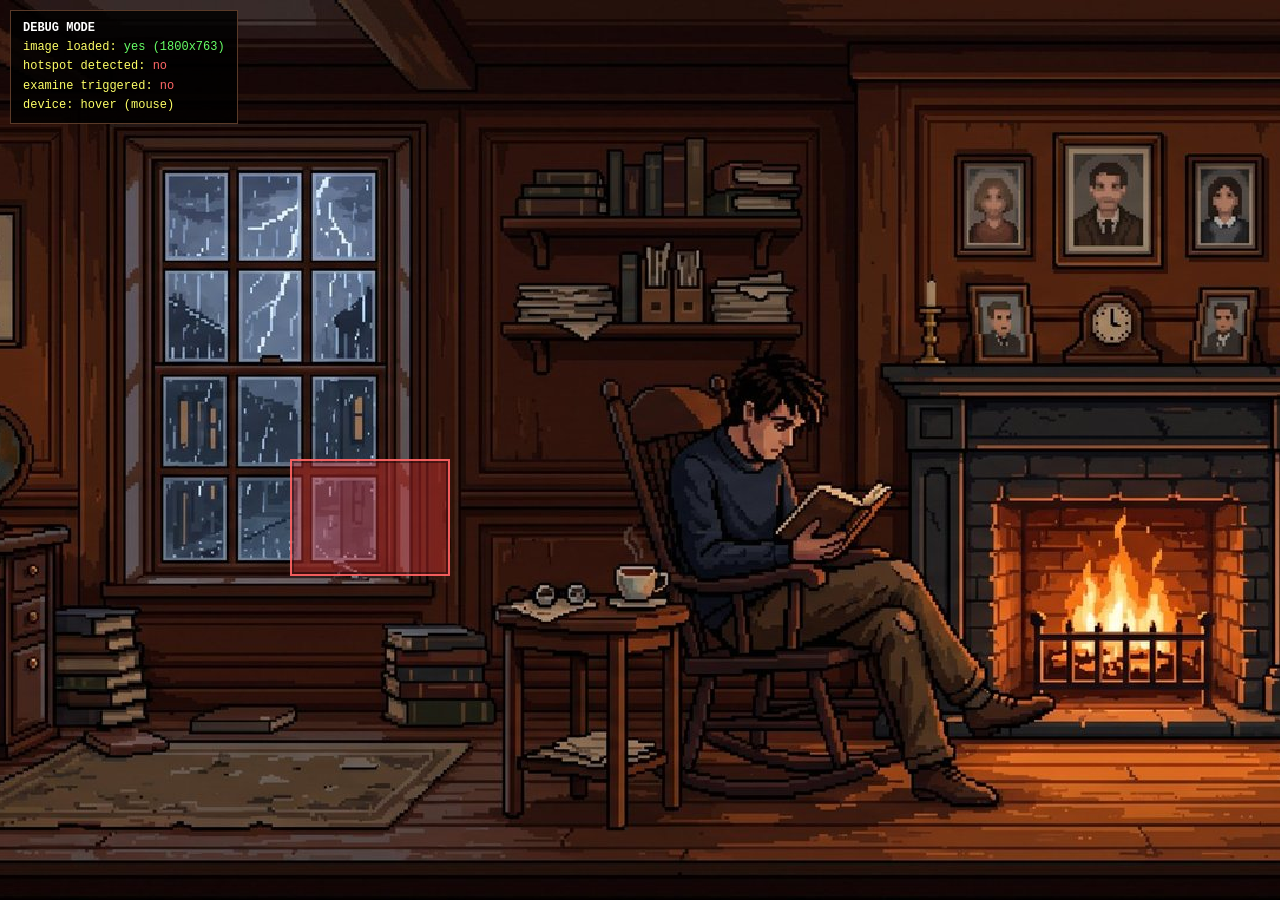
==== index.html @ f0660920 "first commit" ====
<!DOCTYPE html>
<html lang="en">
<head>
<meta charset="UTF-8">
<title>shabadwashere — debug</title>
<meta name="viewport" content="width=device-width, initial-scale=1.0, maximum-scale=1.0, user-scalable=no">
<style>
  * { margin: 0; padding: 0; box-sizing: border-box; }
  html, body {
    height: 100%;
    background: #040308;
    overflow: hidden;
    font-family: 'Courier New', monospace;
    color: #6a5a50;
  }

  .room-wrap {
    width: 100vw; height: 100vh;
    overflow-x: auto; overflow-y: hidden;
    background: #040308; position: relative;
    -webkit-overflow-scrolling: touch;
  }
  .room-wrap::-webkit-scrollbar { height: 6px; background: #0a0810; }
  .room-wrap::-webkit-scrollbar-thumb { background: #3a2820; border-radius: 3px; }

  .room-inner { position: relative; height: 100vh; display: inline-block; }
  .room-img {
    height: 100vh; width: auto; display: block;
    image-rendering: pixelated; image-rendering: crisp-edges;
    user-select: none; -webkit-user-drag: none;
  }

  /* === DEBUG: hotspot is VISIBLE so we can see where it is === */
  .hotspot {
    position: absolute;
    cursor: pointer;
    z-index: 4;
    background: rgba(255, 60, 60, 0.35);     /* red so we can see */
    border: 2px solid rgba(255, 100, 100, 0.9);
    box-shadow: 0 0 0 2px rgba(0,0,0,0.4) inset;
  }
  .hotspot-book {
    left: 33.5%; top: 51%;
    width: 7.5%; height: 13%;
  }

  /* === DEBUG status panel in the top-left, always visible === */
  .debug-status {
    position: fixed; top: 10px; left: 10px;
    z-index: 999;
    background: rgba(0,0,0,0.85);
    color: #ff6;
    padding: 8px 12px;
    font-family: 'Courier New', monospace;
    font-size: 12px;
    line-height: 1.6;
    border: 1px solid #5a3a28;
    max-width: 260px;
  }
  .debug-status b { color: #fff; }
  .debug-status .ok { color: #6f6; }
  .debug-status .bad { color: #f66; }

  /* Examine view as before but simplified for debug */
  .examine-root {
    position: fixed; inset: 0; z-index: 50;
    opacity: 0; pointer-events: none;
    transition: opacity 0.45s ease;
    display: flex; align-items: center; justify-content: center;
  }
  .examine-root.show { opacity: 1; }
  body.is-touch .examine-root.show { pointer-events: auto; }

  .examine-overlay {
    position: absolute; inset: 0;
    background: rgba(4,3,8,0.85);
  }
  .examine-frame {
    position: relative;
    width: min(72vw, 620px);
    height: min(46vh, 400px);
    border: 10px solid #2a1810;
    box-shadow: 0 0 0 2px #4a2c1a, 0 20px 60px rgba(0,0,0,0.7);
    transform: scale(0.94);
    transition: transform 0.45s ease;
    background: #1a100c;
    overflow: hidden;
  }
  .examine-root.show .examine-frame { transform: scale(1); }
  .examine-img {
    width: 100%; height: 100%;
    background-image: url('room_centerpiece.jpg');
    background-repeat: no-repeat;
    background-size: 460%;
    background-position: 36% 56%;
    image-rendering: pixelated; image-rendering: crisp-edges;
  }
</style>
</head>
<body>

<div class="room-wrap" id="room">
  <div class="room-inner">
    <img class="room-img" id="roomImg" src="room_centerpiece.jpg" alt="">
    <div class="hotspot hotspot-book" id="bookHotspot"></div>
  </div>
</div>

<!-- DEBUG status — tells us what's working -->
<div class="debug-status" id="debug">
  <b>DEBUG MODE</b><br>
  image loaded: <span id="dImg" class="bad">no</span><br>
  hotspot detected: <span id="dHover" class="bad">no</span><br>
  examine triggered: <span id="dShow" class="bad">no</span><br>
  device: <span id="dDevice">?</span>
</div>

<div class="examine-root" id="examineRoot">
  <div class="examine-overlay"></div>
  <div class="examine-frame"><div class="examine-img"></div></div>
</div>

<script>
(function() {
  const room    = document.getElementById('room');
  const img     = document.getElementById('roomImg');
  const hotspot = document.getElementById('bookHotspot');
  const examine = document.getElementById('examineRoot');

  // debug indicators
  const dImg    = document.getElementById('dImg');
  const dHover  = document.getElementById('dHover');
  const dShow   = document.getElementById('dShow');
  const dDevice = document.getElementById('dDevice');

  function centerView() {
    const scrollable = room.scrollWidth - room.clientWidth;
    if (scrollable > 0) room.scrollLeft = scrollable / 2;
  }

  function markImgLoaded() {
    dImg.textContent = 'yes (' + img.naturalWidth + 'x' + img.naturalHeight + ')';
    dImg.className = 'ok';
    centerView();
  }
  if (img.complete && img.naturalWidth > 0) markImgLoaded();
  else {
    img.addEventListener('load', markImgLoaded);
    img.addEventListener('error', function() {
      dImg.textContent = 'FAILED TO LOAD';
      dImg.className = 'bad';
    });
  }
  window.addEventListener('resize', centerView);

  const isTouch = window.matchMedia('(hover: none)').matches;
  dDevice.textContent = isTouch ? 'touch' : 'hover (mouse)';
  if (isTouch) document.body.classList.add('is-touch');

  function showExamine() {
    examine.classList.add('show');
    dShow.textContent = 'YES';
    dShow.className = 'ok';
  }
  function hideExamine() { examine.classList.remove('show'); }

  hotspot.addEventListener('mouseenter', function() {
    dHover.textContent = 'YES (mouseenter)';
    dHover.className = 'ok';
    if (!isTouch) showExamine();
  });
  hotspot.addEventListener('mouseleave', function() {
    if (!isTouch) hideExamine();
  });
  hotspot.addEventListener('click', function(e) {
    e.stopPropagation();
    dHover.textContent = 'YES (click)';
    dHover.className = 'ok';
    examine.classList.toggle('show');
    if (examine.classList.contains('show')) {
      dShow.textContent = 'YES';
      dShow.className = 'ok';
    }
  });
  examine.addEventListener('click', hideExamine);
  document.addEventListener('keydown', function(e) {
    if (e.key === 'Escape') hideExamine();
  });
})();
</script>

</body>
</html>
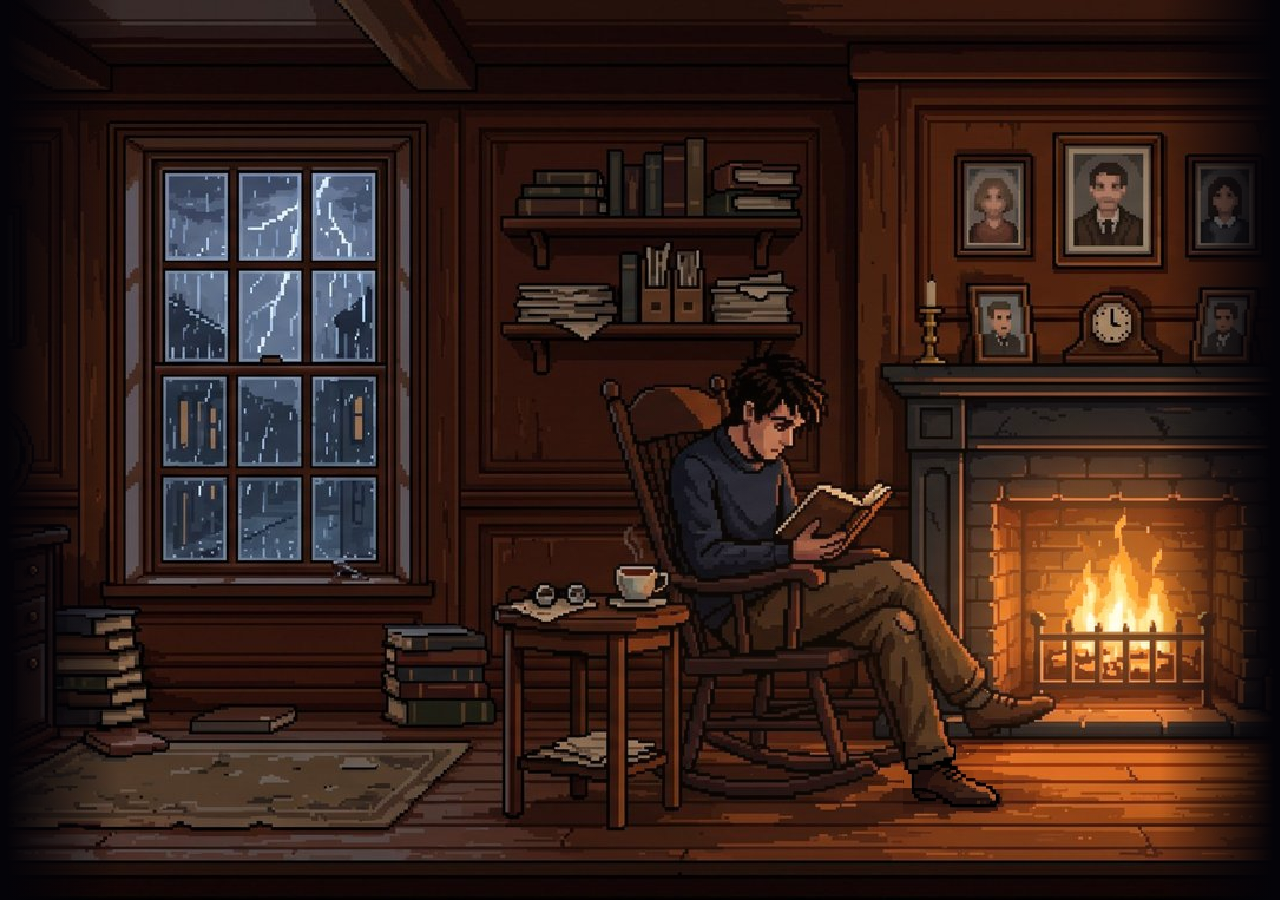
==== commit 5f634512: "Skeletal Progress" ====
--- a/index.html
+++ b/index.html
@@ -2,9 +2,12 @@
 <html lang="en">
 <head>
 <meta charset="UTF-8">
-<title>shabadwashere — debug</title>
+<title>shabadwashere</title>
 <meta name="viewport" content="width=device-width, initial-scale=1.0, maximum-scale=1.0, user-scalable=no">
 <style>
+  /* ==========================================================
+     PAGE BASICS — dark void outside the room
+     ========================================================== */
   * { margin: 0; padding: 0; box-sizing: border-box; }
   html, body {
     height: 100%;
@@ -14,6 +17,9 @@
     color: #6a5a50;
   }
 
+  /* ==========================================================
+     THE ROOM — one image, drag/scroll sideways
+     ========================================================== */
   .room-wrap {
     width: 100vw; height: 100vh;
     overflow-x: auto; overflow-y: hidden;
@@ -24,48 +30,435 @@
   .room-wrap::-webkit-scrollbar-thumb { background: #3a2820; border-radius: 3px; }
 
   .room-inner { position: relative; height: 100vh; display: inline-block; }
+
   .room-img {
     height: 100vh; width: auto; display: block;
     image-rendering: pixelated; image-rendering: crisp-edges;
+    -ms-interpolation-mode: nearest-neighbor;
     user-select: none; -webkit-user-drag: none;
   }
 
-  /* === DEBUG: hotspot is VISIBLE so we can see where it is === */
+  /* ==========================================================
+     LIVING ROOM EFFECTS — pan with the image, never clickable
+     ========================================================== */
+  .fx { position: absolute; pointer-events: none; }
+
+  /* ---- FIRE GLOW (as before — no geometry wiggle) ---- */
+  .fire-glow {
+    left: 63%; top: 46%;
+    width: 18%; height: 38%;
+    background: radial-gradient(ellipse at center,
+      rgba(255,150,50,0.30) 0%,
+      rgba(255,110,30,0.15) 45%,
+      transparent 72%);
+    mix-blend-mode: screen;
+    animation: flickA 2.1s ease-in-out infinite;
+  }
+  .fire-glow2 {
+    left: 64.5%; top: 49%;
+    width: 15%; height: 32%;
+    background: radial-gradient(ellipse at center,
+      rgba(255,190,80,0.26) 0%,
+      rgba(255,140,40,0.10) 50%,
+      transparent 75%);
+    mix-blend-mode: screen;
+    animation: flickB 1.3s ease-in-out infinite;
+  }
+  @keyframes flickA {
+    0%, 100% { opacity: 0.85; transform: scale(1); }
+    25%      { opacity: 1.0;  transform: scale(1.02); }
+    50%      { opacity: 0.78; transform: scale(0.99); }
+    75%      { opacity: 0.95; transform: scale(1.01); }
+  }
+  @keyframes flickB {
+    0%, 100% { opacity: 0.7;  transform: scale(1); }
+    33%      { opacity: 1.0;  transform: scale(1.04); }
+    66%      { opacity: 0.62; transform: scale(0.98); }
+  }
+
+  /* Firelight breathing across the man and the floor */
+  .room-glow {
+    left: 40%; top: 30%;
+    width: 42%; height: 65%;
+    background: radial-gradient(ellipse at 70% 60%,
+      rgba(255,140,50,0.09) 0%,
+      transparent 70%);
+    mix-blend-mode: screen;
+    animation: breatheGlow 3.4s ease-in-out infinite;
+  }
+  @keyframes breatheGlow {
+    0%, 100% { opacity: 0.75; }
+    50%      { opacity: 1.0; }
+  }
+
+  /* ---- EMBERS ---- */
+  .ember {
+    position: absolute;
+    width: 3px; height: 3px;
+    background: #ffb050;
+    border-radius: 50%;
+    opacity: 0;
+    box-shadow: 0 0 4px rgba(255,150,60,0.8);
+    animation: emberRise linear infinite;
+  }
+  @keyframes emberRise {
+    0%   { opacity: 0;   transform: translateY(0) translateX(0); }
+    12%  { opacity: 0.9; }
+    60%  { opacity: 0.5; }
+    100% { opacity: 0;   transform: translateY(-90px) translateX(8px); }
+  }
+
+  /* ---- LIGHTNING ----
+     A single smooth brightening of the window glass — the painted
+     bolts in the image light up as if a new strike just happened.
+     One swell up, one swell down, ~1.2s total. No flicker, ever. */
+  .lightning {
+    left: 26.5%; top: 14.5%;
+    width: 12.8%; height: 48.5%;
+    background: radial-gradient(ellipse at 50% 35%,
+      rgba(215,228,255,0) 0%,
+      rgba(215,228,255,0) 100%);
+    mix-blend-mode: screen;
+    opacity: 0;
+  }
+  .lightning.strike {
+    animation: lightningSwell 1.25s ease-in-out;
+  }
+  @keyframes lightningSwell {
+    0%   { opacity: 0;    background: radial-gradient(ellipse at 50% 35%, rgba(215,228,255,0.45) 0%, rgba(190,205,245,0.18) 60%, transparent 100%); }
+    35%  { opacity: 1; }
+    100% { opacity: 0;    background: radial-gradient(ellipse at 50% 35%, rgba(215,228,255,0.45) 0%, rgba(190,205,245,0.18) 60%, transparent 100%); }
+  }
+
+  /* Faint thunder wash over the whole room, in sync with the strike */
+  .room-flash {
+    position: fixed; inset: 0;
+    background: rgba(190,205,240,0);
+    pointer-events: none; z-index: 7;
+  }
+  .room-flash.swell {
+    animation: thunderSwell 1.6s ease-in-out;
+  }
+  @keyframes thunderSwell {
+    0%   { background: rgba(190,205,240,0); }
+    35%  { background: rgba(190,205,240,0.045); }
+    100% { background: rgba(190,205,240,0); }
+  }
+
+  /* ---- OIL LAMP ----
+     The lamp on the desk gets its own living light: a small warm
+     glow around the chimney that shimmers faster and tighter than
+     the fireplace (small flames jitter, big fires roll), plus a
+     faint pool of light breathing on the desk surface below it. */
+  .lamp-glow {
+    left: 10.5%; top: 40%;
+    width: 5.5%; height: 14%;
+    background: radial-gradient(ellipse at center,
+      rgba(255,200,110,0.32) 0%,
+      rgba(255,160,60,0.14) 50%,
+      transparent 75%);
+    mix-blend-mode: screen;
+    animation: lampShimmer 0.7s ease-in-out infinite;
+  }
+  .lamp-pool {
+    left: 8%; top: 51%;
+    width: 10%; height: 11%;
+    background: radial-gradient(ellipse at center,
+      rgba(255,180,90,0.10) 0%,
+      transparent 70%);
+    mix-blend-mode: screen;
+    animation: lampPool 2.8s ease-in-out infinite;
+  }
+  @keyframes lampShimmer {
+    0%, 100% { opacity: 0.8;  transform: scale(1); }
+    30%      { opacity: 1.0;  transform: scale(1.03); }
+    55%      { opacity: 0.72; transform: scale(0.985); }
+    80%      { opacity: 0.92; transform: scale(1.015); }
+  }
+  @keyframes lampPool {
+    0%, 100% { opacity: 0.7; }
+    50%      { opacity: 1.0; }
+  }
+
+  /* ---- GLOBE ----
+     The globe turns continuously in one direction, like a real
+     globe given a lazy spin. Trick: a copy of the globe's face
+     inside a soft circular mask; its texture slides steadily one
+     way. Since one image can't wrap around a sphere forever, at
+     the end of each cycle the overlay fades out for a blink while
+     it snaps back to the start — the still globe underneath covers
+     the reset, so the eye just reads slow, endless turning.
+       bg-width  = 100 / 3.6  * 100 = 2777.8%
+       bg-pos-x  = 17.2 / 96.4 * 100 = 17.84%
+       bg-pos-y  = 46.6 / 91   * 100 = 51.2%  */
+  .globe-spin {
+    left: 17.2%; top: 46.6%;
+    width: 3.6%; height: 9%;
+    background-image: url('room_centerpiece.jpg');
+    background-repeat: no-repeat;
+    background-size: 2777.8% auto;
+    background-position: 17.55% 51.2%;
+    image-rendering: pixelated; image-rendering: crisp-edges;
+    -webkit-mask-image: radial-gradient(circle at center, black 42%, transparent 68%);
+    mask-image: radial-gradient(circle at center, black 42%, transparent 68%);
+    animation: globeTurn 9s linear infinite;
+  }
+  @keyframes globeTurn {
+    0%   { background-position: 17.55% 51.2%; opacity: 1; }
+    88%  { background-position: 18.12% 51.2%; opacity: 1; }
+    93%  { background-position: 18.12% 51.2%; opacity: 0; }
+    94%  { background-position: 17.55% 51.2%; opacity: 0; }
+    100% { background-position: 17.55% 51.2%; opacity: 1; }
+  }
+
+  /* ---- FOOT TAP ----
+     The real sprite approach, in miniature. Two layers sit exactly
+     where his planted shoe is painted:
+       1. shoe_floor.png — the same spot with the shoe digitally
+          removed and floor reconstructed behind it (always visible,
+          hidden beneath the sprite at rest)
+       2. shoe_sprite.png — a cutout of just the shoe, with
+          transparency around it
+     Every few seconds the sprite pivots at the heel: the toe lifts,
+     taps down, gives a smaller second bounce, and rests. Because
+     the floor patch sits beneath, nothing ghosts — the floor is
+     simply *there* when the toe rises off it. */
+  .foot-floor, .foot-sprite {
+    left: 62.34%; top: 82.44%;
+    width: 4.735%; height: 7.961%;
+    background-repeat: no-repeat;
+    background-size: 100% 100%;
+    image-rendering: pixelated; image-rendering: crisp-edges;
+  }
+  .foot-floor  { background-image: url('shoe_floor.png'); }
+  .foot-sprite {
+    background-image: url('shoe_sprite.png');
+    transform-origin: 10.7% 84.1%;        /* the heel */
+    animation: footTap 3.6s ease-in-out infinite;
+  }
+  @keyframes footTap {
+    0%, 84%  { transform: rotate(0deg); }
+    87.5%    { transform: rotate(-4.5deg); }
+    91%      { transform: rotate(0deg); }
+    93.5%    { transform: rotate(-2.2deg); }
+    96%      { transform: rotate(0deg); }
+    100%     { transform: rotate(0deg); }
+  }
+
+  /* ==========================================================
+     HOTSPOTS — invisible. The room rewards looking.
+     ========================================================== */
   .hotspot {
     position: absolute;
     cursor: pointer;
+    background: transparent;
     z-index: 4;
-    background: rgba(255, 60, 60, 0.35);     /* red so we can see */
-    border: 2px solid rgba(255, 100, 100, 0.9);
-    box-shadow: 0 0 0 2px rgba(0,0,0,0.4) inset;
-  }
-  .hotspot-book {
-    left: 33.5%; top: 51%;
-    width: 7.5%; height: 13%;
-  }
-
-  /* === DEBUG status panel in the top-left, always visible === */
-  .debug-status {
-    position: fixed; top: 10px; left: 10px;
-    z-index: 999;
-    background: rgba(0,0,0,0.85);
-    color: #ff6;
-    padding: 8px 12px;
-    font-family: 'Courier New', monospace;
-    font-size: 12px;
-    line-height: 1.6;
-    border: 1px solid #5a3a28;
-    max-width: 260px;
-  }
-  .debug-status b { color: #fff; }
-  .debug-status .ok { color: #6f6; }
-  .debug-status .bad { color: #f66; }
-
-  /* Examine view as before but simplified for debug */
+  }
+
+  /* Edge vignettes */
+  .edge {
+    position: fixed; top: 0; width: 120px; height: 100vh;
+    pointer-events: none; z-index: 8;
+  }
+  .edge-left  { left: 0;  background: linear-gradient(to right, #040308 5%, transparent 100%); }
+  .edge-right { right: 0; background: linear-gradient(to left,  #040308 5%, transparent 100%); }
+
+  /* Hint */
+  .hint {
+    position: fixed; bottom: 18px; left: 0; right: 0;
+    text-align: center; color: #6a5a50;
+    font-size: 11px; letter-spacing: 4px;
+    pointer-events: none; z-index: 9;
+    text-shadow: 0 0 6px #000, 0 0 10px #000;
+    transition: opacity 2.5s ease-out;
+  }
+  .hint.fade { opacity: 0; }
+
+  /* ==========================================================
+     THE CASE BOARD — opens when the corkboard is clicked.
+     Four papers pinned to cork. Each opens a full case file.
+     ========================================================== */
+  .board-root {
+    position: fixed; inset: 0; z-index: 60;
+    opacity: 0; pointer-events: none;
+    transition: opacity 0.5s ease;
+    display: flex; align-items: center; justify-content: center;
+  }
+  .board-root.show { opacity: 1; pointer-events: auto; }
+
+  .board-overlay {
+    position: absolute; inset: 0;
+    background: rgba(4,3,8,0.88);
+  }
+
+  .board {
+    position: relative;
+    width: min(92vw, 760px);
+    max-height: 86vh;
+    background:
+      radial-gradient(circle at 20% 30%, rgba(0,0,0,0.12) 0%, transparent 50%),
+      radial-gradient(circle at 75% 70%, rgba(0,0,0,0.10) 0%, transparent 45%),
+      #7a5538;
+    border: 14px solid #3a2414;
+    box-shadow: 0 0 0 2px #241408, 0 24px 70px rgba(0,0,0,0.8);
+    padding: 34px 28px;
+    transform: scale(0.95);
+    transition: transform 0.5s ease;
+    overflow-y: auto;
+  }
+  .board-root.show .board { transform: scale(1); }
+
+  .board-title {
+    font-size: 11px; letter-spacing: 5px;
+    color: #d8c9a8; opacity: 0.55;
+    text-align: center; margin-bottom: 26px;
+  }
+
+  .papers {
+    display: grid;
+    grid-template-columns: repeat(auto-fit, minmax(240px, 1fr));
+    gap: 26px;
+  }
+
+  .paper {
+    position: relative;
+    background: linear-gradient(160deg, #e9ddc2 0%, #ddcfae 100%);
+    color: #2c2218;
+    padding: 26px 18px 16px;
+    box-shadow: 3px 5px 14px rgba(0,0,0,0.55);
+    cursor: pointer;
+    transition: transform 0.25s ease, box-shadow 0.25s ease;
+  }
+  .paper:nth-child(1) { transform: rotate(-1.6deg); }
+  .paper:nth-child(2) { transform: rotate(1.1deg); }
+  .paper:nth-child(3) { transform: rotate(0.8deg); }
+  .paper:nth-child(4) { transform: rotate(-1.0deg); }
+  .paper:hover {
+    transform: rotate(0deg) translateY(-4px) scale(1.02);
+    box-shadow: 5px 10px 22px rgba(0,0,0,0.65);
+  }
+
+  /* the red pin */
+  .paper::before {
+    content: '';
+    position: absolute;
+    top: 8px; left: 50%;
+    width: 10px; height: 10px;
+    margin-left: -5px;
+    border-radius: 50%;
+    background: radial-gradient(circle at 35% 30%, #ff7a6a, #b8241a 65%);
+    box-shadow: 0 2px 3px rgba(0,0,0,0.5);
+  }
+
+  .paper .case-no {
+    font-size: 10px; letter-spacing: 3px;
+    color: #8a2018;
+    margin-bottom: 8px;
+  }
+  .paper h3 {
+    font-size: 15px;
+    letter-spacing: 0.5px;
+    margin-bottom: 8px;
+    font-weight: bold;
+  }
+  .paper p {
+    font-size: 11.5px;
+    line-height: 1.55;
+    color: #4a3c2c;
+  }
+  .paper .status {
+    margin-top: 12px;
+    font-size: 9px; letter-spacing: 3px;
+    color: #8a2018;
+    border: 1px solid #8a2018;
+    display: inline-block;
+    padding: 2px 7px;
+    transform: rotate(-2deg);
+    opacity: 0.8;
+  }
+
+  /* ==========================================================
+     THE CASE FILE — a single dossier, opened from the board
+     ========================================================== */
+  .file-root {
+    position: fixed; inset: 0; z-index: 70;
+    opacity: 0; pointer-events: none;
+    transition: opacity 0.45s ease;
+    display: flex; align-items: center; justify-content: center;
+  }
+  .file-root.show { opacity: 1; pointer-events: auto; }
+
+  .file-overlay {
+    position: absolute; inset: 0;
+    background: rgba(4,3,8,0.9);
+  }
+
+  .case-file {
+    position: relative;
+    width: min(92vw, 620px);
+    max-height: 86vh;
+    overflow-y: auto;
+    background: linear-gradient(170deg, #ece0c6 0%, #ded0ae 100%);
+    color: #2c2218;
+    padding: 38px 34px 30px;
+    box-shadow: 0 24px 70px rgba(0,0,0,0.85);
+    transform: translateY(12px);
+    transition: transform 0.45s ease;
+    font-size: 13px;
+    line-height: 1.65;
+  }
+  .file-root.show .case-file { transform: translateY(0); }
+
+  .case-file .case-no {
+    font-size: 10px; letter-spacing: 4px; color: #8a2018;
+  }
+  .case-file h2 {
+    font-size: 21px; margin: 6px 0 4px;
+    letter-spacing: 0.5px;
+  }
+  .case-file .stamp {
+    position: absolute;
+    top: 30px; right: 26px;
+    font-size: 11px; letter-spacing: 4px;
+    color: #8a2018;
+    border: 2px solid #8a2018;
+    padding: 4px 10px;
+    transform: rotate(7deg);
+    opacity: 0.75;
+  }
+  .case-file h4 {
+    margin: 20px 0 4px;
+    font-size: 11px; letter-spacing: 3px;
+    color: #6a5436;
+  }
+  .case-file p { color: #3c3022; }
+  .case-file .evidence {
+    margin-top: 24px;
+    padding-top: 14px;
+    border-top: 1px dashed #a89674;
+    font-size: 11.5px;
+    color: #6a5436;
+  }
+  .case-file .evidence a { color: #8a2018; }
+
+  .file-close, .board-close {
+    position: absolute;
+    top: 10px; right: 14px;
+    font-size: 20px;
+    color: #6a5436;
+    cursor: pointer;
+    background: none; border: none;
+    font-family: inherit;
+    line-height: 1;
+    padding: 4px;
+  }
+  .board-close { color: #d8c9a8; top: 8px; right: 10px; }
+
+
   .examine-root {
     position: fixed; inset: 0; z-index: 50;
     opacity: 0; pointer-events: none;
-    transition: opacity 0.45s ease;
+    transition: opacity 0.55s ease;
     display: flex; align-items: center; justify-content: center;
   }
   .examine-root.show { opacity: 1; }
@@ -73,16 +466,16 @@
 
   .examine-overlay {
     position: absolute; inset: 0;
-    background: rgba(4,3,8,0.85);
+    background: radial-gradient(circle at center, rgba(4,3,8,0.75) 0%, rgba(4,3,8,0.92) 100%);
   }
   .examine-frame {
     position: relative;
-    width: min(72vw, 620px);
-    height: min(46vh, 400px);
+    width: min(78vw, 560px);
+    height: min(52vh, 430px);
     border: 10px solid #2a1810;
-    box-shadow: 0 0 0 2px #4a2c1a, 0 20px 60px rgba(0,0,0,0.7);
+    box-shadow: 0 0 0 2px #4a2c1a, 0 20px 60px rgba(0,0,0,0.75);
     transform: scale(0.94);
-    transition: transform 0.45s ease;
+    transition: transform 0.55s ease;
     background: #1a100c;
     overflow: hidden;
   }
@@ -91,101 +484,308 @@
     width: 100%; height: 100%;
     background-image: url('room_centerpiece.jpg');
     background-repeat: no-repeat;
-    background-size: 460%;
-    background-position: 36% 56%;
     image-rendering: pixelated; image-rendering: crisp-edges;
+  }
+  .examine-frame::after {
+    content: ''; position: absolute; inset: 0; pointer-events: none;
+    box-shadow: inset 0 0 60px rgba(0,0,0,0.55);
   }
 </style>
 </head>
 <body>
 
+<!-- The room -->
 <div class="room-wrap" id="room">
   <div class="room-inner">
-    <img class="room-img" id="roomImg" src="room_centerpiece.jpg" alt="">
-    <div class="hotspot hotspot-book" id="bookHotspot"></div>
+    <img class="room-img" id="roomImg" src="room_centerpiece.jpg"
+         alt="A dim study at night. A man reads by a fireplace as rain falls outside the window.">
+
+    <!-- ===== LIVING EFFECTS ===== -->
+    <div class="fx fire-glow"></div>
+    <div class="fx fire-glow2"></div>
+    <div class="fx room-glow"></div>
+    <div class="fx lightning" id="lightning"></div>
+    <div class="fx lamp-glow"></div>
+    <div class="fx lamp-pool"></div>
+    <div class="fx globe-spin"></div>
+    <div class="fx foot-floor"></div>
+    <div class="fx foot-sprite"></div>
+    <!-- embers are added by JS -->
+
+    <!-- ===== HOTSPOTS ===== -->
+    <div class="hotspot" style="left:56.5%; top:47.5%; width:7%; height:15%;"
+         data-zoom="700" data-x="60.5" data-y="55.5" aria-label="Look closer at the book"></div>
+    <div class="hotspot" style="left:45.5%; top:57.5%; width:6%; height:10%;"
+         data-zoom="700" data-x="48" data-y="62" aria-label="Look closer at the table"></div>
+    <div class="hotspot" style="left:63%; top:11%; width:17%; height:20%;"
+         data-zoom="420" data-x="73" data-y="17" aria-label="Look closer at the portraits"></div>
+    <div class="hotspot" style="left:0.5%; top:30%; width:9%; height:26%;"
+         data-zoom="520" data-x="0" data-y="42" data-action="cases" aria-label="Open the pinned cases"></div>
+    <div class="hotspot" style="left:13%; top:20%; width:9.5%; height:18%;"
+         data-zoom="560" data-x="14" data-y="26" aria-label="Look closer at the framed page"></div>
   </div>
 </div>
 
-<!-- DEBUG status — tells us what's working -->
-<div class="debug-status" id="debug">
-  <b>DEBUG MODE</b><br>
-  image loaded: <span id="dImg" class="bad">no</span><br>
-  hotspot detected: <span id="dHover" class="bad">no</span><br>
-  examine triggered: <span id="dShow" class="bad">no</span><br>
-  device: <span id="dDevice">?</span>
+<!-- thunder wash -->
+<div class="room-flash" id="roomFlash"></div>
+
+<!-- Edge vignettes -->
+<div class="edge edge-left"></div>
+<div class="edge edge-right"></div>
+
+<!-- Hint -->
+<div class="hint" id="hint">DRAG TO LOOK AROUND</div>
+
+<!-- The case board (opens when the corkboard is clicked) -->
+<div class="board-root" id="boardRoot">
+  <div class="board-overlay" id="boardOverlay"></div>
+  <div class="board">
+    <button class="board-close" id="boardClose" aria-label="Close">×</button>
+    <div class="board-title">OPEN CASES</div>
+    <div class="papers">
+
+      <div class="paper" data-case="1">
+        <div class="case-no">CASE No. 001</div>
+        <h3>The Overloaded Grid</h3>
+        <p>A city's EV chargers strain under demand no one predicted. Three agents were dispatched to learn its rhythm — and reprice it.</p>
+        <div class="status">CLOSED</div>
+      </div>
+
+      <div class="paper" data-case="2">
+        <div class="case-no">CASE No. 002</div>
+        <h3>The Volatile Surface</h3>
+        <p>Beneath the NIFTY50, an invisible surface bends and shifts. The task: predict its shape before the market draws it.</p>
+        <div class="status">CLOSED</div>
+      </div>
+
+      <div class="paper" data-case="3">
+        <div class="case-no">CASE No. 003</div>
+        <h3>The Price of Rain</h3>
+        <p>50,000 rides across three cities. Somewhere between 1.5x and 1.75x, passengers quietly stop forgiving the price.</p>
+        <div class="status">CLOSED</div>
+      </div>
+
+      <div class="paper" data-case="4">
+        <div class="case-no">CASE No. 004</div>
+        <h3>The Buried Lecture</h3>
+        <p>Hours of recorded lectures; one answer buried somewhere inside. A system was built to find the exact minute it hides in.</p>
+        <div class="status">CLOSED</div>
+      </div>
+
+    </div>
+  </div>
 </div>
 
+<!-- The case file (opens from a paper on the board) -->
+<div class="file-root" id="fileRoot">
+  <div class="file-overlay" id="fileOverlay"></div>
+
+  <div class="case-file" id="caseFile1" hidden>
+    <button class="file-close" aria-label="Close">×</button>
+    <div class="case-no">CASE No. 001</div>
+    <h2>The Overloaded Grid</h2>
+    <div class="stamp">SOLVED</div>
+    <h4>THE SITUATION</h4>
+    <p>Electric vehicle charging demand swings hard across hours and stations. Flat tariffs ignore it — overloading some stations, starving others, and leaving money and grid stability on the table.</p>
+    <h4>THE INVESTIGATION</h4>
+    <p>Built an agentic AI system on the ST-EVCDP and ACN-Data datasets: a three-agent architecture where a demand-prediction agent (Random Forest), a tariff-optimization agent, and a coordination agent negotiate station pricing dynamically.</p>
+    <h4>FINDINGS</h4>
+    <p>The system learned demand rhythms and adjusted tariffs to smooth load across stations — demonstrating that multi-agent pricing beats static tariffs on utilization balance.</p>
+    <h4>INSTRUMENTS</h4>
+    <p>Python · scikit-learn (Random Forest) · multi-agent architecture · ST-EVCDP · ACN-Data</p>
+    <div class="evidence">EVIDENCE: <a href="#" target="_blank" rel="noopener">github.com/yourusername — link pending</a></div>
+  </div>
+
+  <div class="case-file" id="caseFile2" hidden>
+    <button class="file-close" aria-label="Close">×</button>
+    <div class="case-no">CASE No. 002</div>
+    <h2>The Volatile Surface</h2>
+    <div class="stamp">SOLVED</div>
+    <h4>THE SITUATION</h4>
+    <p>Options on the NIFTY50 imply a hidden surface — volatility across strikes and expiries. A Kaggle competition asked: predict its shape with minimal error.</p>
+    <h4>THE INVESTIGATION</h4>
+    <p>Developed a hybrid approach centered on PCHIP interpolation across the volatility surface, balancing smoothness against fidelity to observed market points.</p>
+    <h4>FINDINGS</h4>
+    <p>Final public leaderboard score ≈ 4.2e-5, ranking 71 — competitive performance from an interpretable, non-black-box method.</p>
+    <h4>INSTRUMENTS</h4>
+    <p>Python · pandas · scipy (PCHIP) · options/volatility fundamentals</p>
+    <div class="evidence">EVIDENCE: <a href="#" target="_blank" rel="noopener">github.com/yourusername — link pending</a></div>
+  </div>
+
+  <div class="case-file" id="caseFile3" hidden>
+    <button class="file-close" aria-label="Close">×</button>
+    <div class="case-no">CASE No. 003</div>
+    <h2>The Price of Rain</h2>
+    <div class="stamp">SOLVED</div>
+    <h4>THE SITUATION</h4>
+    <p>Rideshare surge pricing earns more per trip but quietly damages demand. The question: where exactly does the damage begin, and which city forgives least?</p>
+    <h4>THE INVESTIGATION</h4>
+    <p>Analyzed 50,000 trips across Delhi, Bangalore, and Mumbai — segmenting demand response by surge multiplier, city, and context to isolate the inflection point.</p>
+    <h4>FINDINGS</h4>
+    <p>Demand damage concentrates between 1.5x and 1.75x surge — the critical inflection band. Bangalore proved the most churn-sensitive city of the three.</p>
+    <h4>INSTRUMENTS</h4>
+    <p>Python · pandas · exploratory analysis · pricing strategy framing</p>
+    <div class="evidence">EVIDENCE: <a href="#" target="_blank" rel="noopener">github.com/yourusername — link pending</a></div>
+  </div>
+
+  <div class="case-file" id="caseFile4" hidden>
+    <button class="file-close" aria-label="Close">×</button>
+    <div class="case-no">CASE No. 004</div>
+    <h2>The Buried Lecture</h2>
+    <div class="stamp">SOLVED</div>
+    <h4>THE SITUATION</h4>
+    <p>Recorded lectures hold answers nobody can find — hours of video, no index, no way to ask. The task: make video lectures answer questions, with receipts.</p>
+    <h4>THE INVESTIGATION</h4>
+    <p>Built an end-to-end RAG pipeline: FFmpeg audio extraction → Whisper transcription → BGE-M3 embeddings via Ollama → Llama 3.2 generating answers with clickable timestamps, deployed on Streamlit.</p>
+    <h4>FINDINGS</h4>
+    <p>Ask a question, get the answer and the exact minute of the lecture it came from. Search time across hours of video drops to seconds.</p>
+    <h4>INSTRUMENTS</h4>
+    <p>Python · FFmpeg · Whisper · Ollama (BGE-M3) · Llama 3.2 · Streamlit</p>
+    <div class="evidence">EVIDENCE: <a href="#" target="_blank" rel="noopener">github.com/yourusername — link pending</a></div>
+  </div>
+</div>
+
+<!-- Examine view -->
 <div class="examine-root" id="examineRoot">
   <div class="examine-overlay"></div>
-  <div class="examine-frame"><div class="examine-img"></div></div>
+  <div class="examine-frame"><div class="examine-img" id="examineImg"></div></div>
 </div>
 
 <script>
 (function() {
-  const room    = document.getElementById('room');
-  const img     = document.getElementById('roomImg');
-  const hotspot = document.getElementById('bookHotspot');
-  const examine = document.getElementById('examineRoot');
-
-  // debug indicators
-  const dImg    = document.getElementById('dImg');
-  const dHover  = document.getElementById('dHover');
-  const dShow   = document.getElementById('dShow');
-  const dDevice = document.getElementById('dDevice');
-
+  const room       = document.getElementById('room');
+  const img        = document.getElementById('roomImg');
+  const hint       = document.getElementById('hint');
+  const examine    = document.getElementById('examineRoot');
+  const examineImg = document.getElementById('examineImg');
+  const hotspots   = document.querySelectorAll('.hotspot');
+  const lightning  = document.getElementById('lightning');
+  const roomFlash  = document.getElementById('roomFlash');
+  const roomInner  = document.querySelector('.room-inner');
+
+  /* ----- center the opening view on the man ----- */
   function centerView() {
     const scrollable = room.scrollWidth - room.clientWidth;
     if (scrollable > 0) room.scrollLeft = scrollable / 2;
   }
-
-  function markImgLoaded() {
-    dImg.textContent = 'yes (' + img.naturalWidth + 'x' + img.naturalHeight + ')';
-    dImg.className = 'ok';
-    centerView();
-  }
-  if (img.complete && img.naturalWidth > 0) markImgLoaded();
-  else {
-    img.addEventListener('load', markImgLoaded);
-    img.addEventListener('error', function() {
-      dImg.textContent = 'FAILED TO LOAD';
-      dImg.className = 'bad';
-    });
-  }
+  if (img.complete && img.naturalWidth > 0) centerView();
+  else img.addEventListener('load', centerView);
   window.addEventListener('resize', centerView);
 
-  const isTouch = window.matchMedia('(hover: none)').matches;
-  dDevice.textContent = isTouch ? 'touch' : 'hover (mouse)';
-  if (isTouch) document.body.classList.add('is-touch');
-
-  function showExamine() {
-    examine.classList.add('show');
-    dShow.textContent = 'YES';
-    dShow.className = 'ok';
-  }
-  function hideExamine() { examine.classList.remove('show'); }
-
-  hotspot.addEventListener('mouseenter', function() {
-    dHover.textContent = 'YES (mouseenter)';
-    dHover.className = 'ok';
-    if (!isTouch) showExamine();
-  });
-  hotspot.addEventListener('mouseleave', function() {
-    if (!isTouch) hideExamine();
-  });
-  hotspot.addEventListener('click', function(e) {
-    e.stopPropagation();
-    dHover.textContent = 'YES (click)';
-    dHover.className = 'ok';
-    examine.classList.toggle('show');
-    if (examine.classList.contains('show')) {
-      dShow.textContent = 'YES';
-      dShow.className = 'ok';
+  /* ----- hint fade ----- */
+  room.addEventListener('scroll', function() { hint.classList.add('fade'); }, { once: true });
+  setTimeout(function() { hint.classList.add('fade'); }, 7000);
+
+  /* ----- keyboard ----- */
+  document.addEventListener('keydown', function(e) {
+    if (e.key === 'ArrowRight') { room.scrollBy({ left: 130, behavior: 'smooth' }); hint.classList.add('fade'); e.preventDefault(); }
+    if (e.key === 'ArrowLeft')  { room.scrollBy({ left: -130, behavior: 'smooth' }); hint.classList.add('fade'); e.preventDefault(); }
+    if (e.key === 'Escape') {
+      const fr = document.getElementById('fileRoot');
+      const br = document.getElementById('boardRoot');
+      if (fr && fr.classList.contains('show')) { fr.classList.remove('show'); }
+      else if (br && br.classList.contains('show')) { br.classList.remove('show'); }
+      else { examine.classList.remove('show'); }
     }
   });
-  examine.addEventListener('click', hideExamine);
-  document.addEventListener('keydown', function(e) {
-    if (e.key === 'Escape') hideExamine();
+
+  /* ----- EMBERS ----- */
+  const EMBER_COUNT = 7;
+  for (let i = 0; i < EMBER_COUNT; i++) {
+    const e = document.createElement('div');
+    e.className = 'ember';
+    const x = 67 + Math.random() * 10;
+    const y = 66 + Math.random() * 8;
+    e.style.left = x + '%';
+    e.style.top  = y + '%';
+    e.style.animationDuration = (2.4 + Math.random() * 2.2) + 's';
+    e.style.animationDelay    = (Math.random() * 3) + 's';
+    roomInner.appendChild(e);
+  }
+
+  /* ----- LIGHTNING + THUNDER -----
+     A strike roughly every 5 seconds (4.5–6.5s, randomized so it
+     never feels mechanical). The window swells bright once, the room
+     catches a faint wash. No flicker — single smooth rise and fall. */
+  function scheduleLightning() {
+    const wait = 4500 + Math.random() * 2000;
+    setTimeout(function() {
+      lightning.classList.remove('strike');
+      roomFlash.classList.remove('swell');
+      void lightning.offsetWidth;
+      lightning.classList.add('strike');
+      roomFlash.classList.add('swell');
+      scheduleLightning();
+    }, wait);
+  }
+  scheduleLightning();
+
+  /* ----- THE CASE BOARD & CASE FILES ----- */
+  const boardRoot    = document.getElementById('boardRoot');
+  const boardOverlay = document.getElementById('boardOverlay');
+  const boardClose   = document.getElementById('boardClose');
+  const fileRoot     = document.getElementById('fileRoot');
+  const fileOverlay  = document.getElementById('fileOverlay');
+
+  function openBoard()  { hideExamine(); boardRoot.classList.add('show'); }
+  function closeBoard() { boardRoot.classList.remove('show'); }
+  function openFile(n) {
+    document.querySelectorAll('.case-file').forEach(function(f) { f.hidden = true; });
+    const f = document.getElementById('caseFile' + n);
+    if (f) f.hidden = false;
+    fileRoot.classList.add('show');
+  }
+  function closeFile() { fileRoot.classList.remove('show'); }
+
+  boardOverlay.addEventListener('click', closeBoard);
+  boardClose.addEventListener('click', closeBoard);
+  fileOverlay.addEventListener('click', closeFile);
+  document.querySelectorAll('.file-close').forEach(function(btn) {
+    btn.addEventListener('click', closeFile);
   });
+  document.querySelectorAll('.paper').forEach(function(p) {
+    p.addEventListener('click', function() { openFile(p.getAttribute('data-case')); });
+  });
+
+  /* ----- SHARED EXAMINE SYSTEM ----- */
+  const isTouch = window.matchMedia('(hover: none)').matches;
+  if (isTouch) document.body.classList.add('is-touch');
+
+  function aimExamine(hs) {
+    const zoom = hs.getAttribute('data-zoom') || '500';
+    const x    = hs.getAttribute('data-x')    || '50';
+    const y    = hs.getAttribute('data-y')    || '50';
+    examineImg.style.backgroundSize     = zoom + '%';
+    examineImg.style.backgroundPosition = x + '% ' + y + '%';
+  }
+  function showExamine(hs) {
+    aimExamine(hs);
+    examine.classList.add('show');
+    hint.classList.add('fade');
+  }
+  function hideExamine() { examine.classList.remove('show'); }
+
+  hotspots.forEach(function(hs) {
+    const isCases = hs.getAttribute('data-action') === 'cases';
+    if (isTouch) {
+      hs.addEventListener('click', function(e) {
+        e.stopPropagation();
+        if (isCases) { openBoard(); return; }
+        if (examine.classList.contains('show')) hideExamine();
+        else showExamine(hs);
+      });
+    } else {
+      hs.addEventListener('mouseenter', function() { showExamine(hs); });
+      hs.addEventListener('mouseleave', hideExamine);
+      if (isCases) {
+        hs.addEventListener('click', function(e) {
+          e.stopPropagation();
+          openBoard();
+        });
+      }
+    }
+  });
+  if (isTouch) examine.addEventListener('click', hideExamine);
 })();
 </script>
 
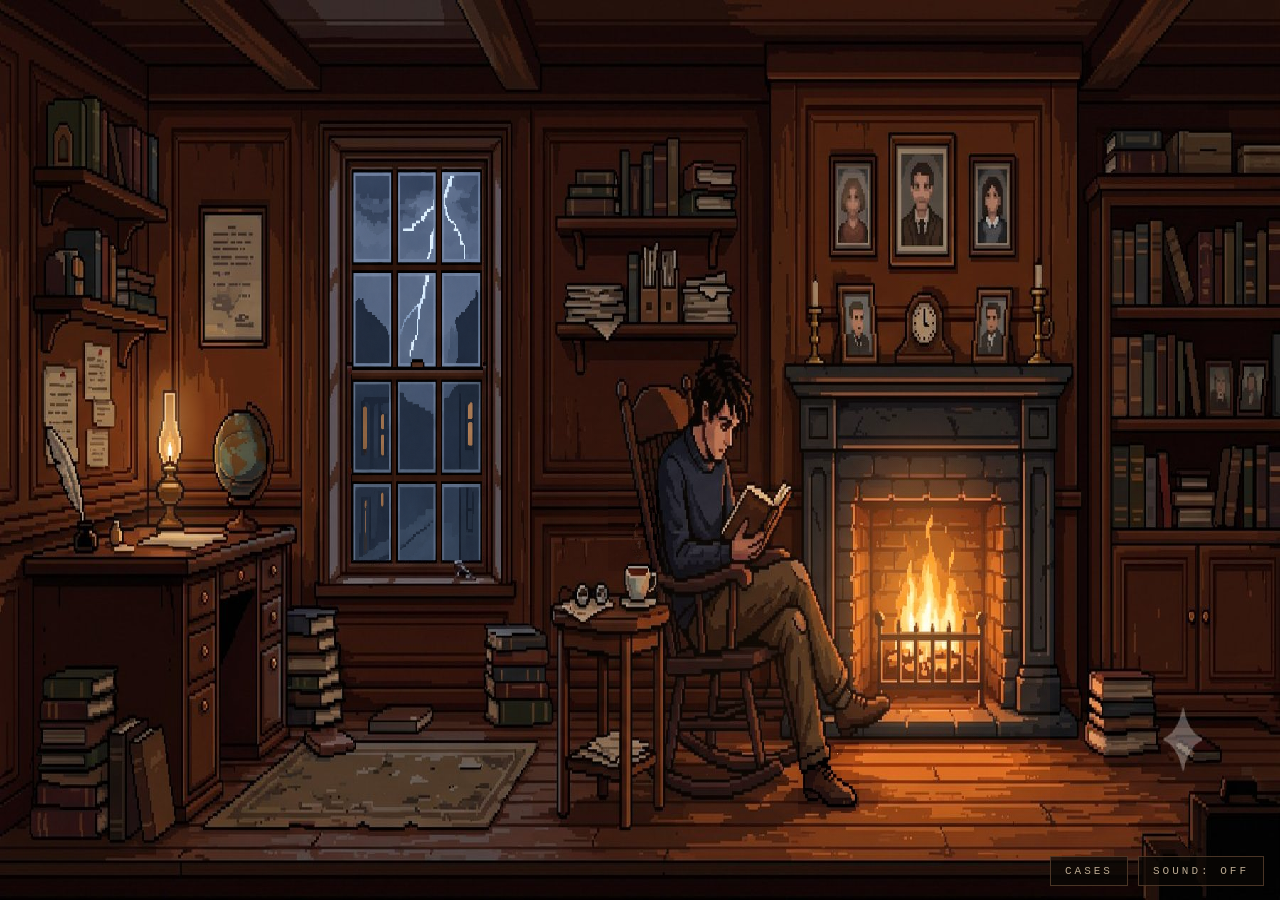
==== commit 95f58d89: "website on the way" ====
--- a/index.html
+++ b/index.html
@@ -3,10 +3,10 @@
 <head>
 <meta charset="UTF-8">
 <title>shabadwashere</title>
-<meta name="viewport" content="width=device-width, initial-scale=1.0, maximum-scale=1.0, user-scalable=no">
+<meta name="viewport" content="width=device-width, initial-scale=1.0">
 <style>
   /* ==========================================================
-     PAGE BASICS — dark void outside the room
+     PAGE BASICS — the dark void around the room
      ========================================================== */
   * { margin: 0; padding: 0; box-sizing: border-box; }
   html, body {
@@ -18,49 +18,46 @@
   }
 
   /* ==========================================================
-     THE ROOM — one image, drag/scroll sideways
+     THE ROOM — the whole image fits on screen. No scrolling.
+     #stage is sized by JavaScript to the image's rendered size
+     (it shrinks to fit the viewport while keeping aspect ratio),
+     so every overlay positioned in % stays glued to the image.
      ========================================================== */
-  .room-wrap {
-    width: 100vw; height: 100vh;
-    overflow-x: auto; overflow-y: hidden;
-    background: #040308; position: relative;
-    -webkit-overflow-scrolling: touch;
-  }
-  .room-wrap::-webkit-scrollbar { height: 6px; background: #0a0810; }
-  .room-wrap::-webkit-scrollbar-thumb { background: #3a2820; border-radius: 3px; }
-
-  .room-inner { position: relative; height: 100vh; display: inline-block; }
-
+  .viewport {
+    position: fixed; inset: 0;
+    display: flex;
+    align-items: center;
+    justify-content: center;
+    overflow: hidden;            /* the room fills the screen; edges crop */
+  }
+  #stage {
+    position: relative;
+    /* width/height set by JS */
+  }
   .room-img {
-    height: 100vh; width: auto; display: block;
+    width: 100%; height: 100%;
+    display: block;
     image-rendering: pixelated; image-rendering: crisp-edges;
-    -ms-interpolation-mode: nearest-neighbor;
     user-select: none; -webkit-user-drag: none;
   }
 
   /* ==========================================================
-     LIVING ROOM EFFECTS — pan with the image, never clickable
+     LIVING ROOM EFFECTS — positioned in % of the stage
      ========================================================== */
   .fx { position: absolute; pointer-events: none; }
 
-  /* ---- FIRE GLOW (as before — no geometry wiggle) ---- */
+  /* Fire glows: layered flicker at different rhythms */
   .fire-glow {
-    left: 63%; top: 46%;
-    width: 18%; height: 38%;
+    left: 63%; top: 46%; width: 18%; height: 38%;
     background: radial-gradient(ellipse at center,
-      rgba(255,150,50,0.30) 0%,
-      rgba(255,110,30,0.15) 45%,
-      transparent 72%);
+      rgba(255,150,50,0.30) 0%, rgba(255,110,30,0.15) 45%, transparent 72%);
     mix-blend-mode: screen;
     animation: flickA 2.1s ease-in-out infinite;
   }
   .fire-glow2 {
-    left: 64.5%; top: 49%;
-    width: 15%; height: 32%;
+    left: 64.5%; top: 49%; width: 15%; height: 32%;
     background: radial-gradient(ellipse at center,
-      rgba(255,190,80,0.26) 0%,
-      rgba(255,140,40,0.10) 50%,
-      transparent 75%);
+      rgba(255,190,80,0.26) 0%, rgba(255,140,40,0.10) 50%, transparent 75%);
     mix-blend-mode: screen;
     animation: flickB 1.3s ease-in-out infinite;
   }
@@ -78,25 +75,21 @@
 
   /* Firelight breathing across the man and the floor */
   .room-glow {
-    left: 40%; top: 30%;
-    width: 42%; height: 65%;
+    left: 40%; top: 30%; width: 42%; height: 65%;
     background: radial-gradient(ellipse at 70% 60%,
-      rgba(255,140,50,0.09) 0%,
-      transparent 70%);
+      rgba(255,140,50,0.09) 0%, transparent 70%);
     mix-blend-mode: screen;
     animation: breatheGlow 3.4s ease-in-out infinite;
   }
   @keyframes breatheGlow {
-    0%, 100% { opacity: 0.75; }
-    50%      { opacity: 1.0; }
-  }
-
-  /* ---- EMBERS ---- */
+    0%, 100% { opacity: 0.75; } 50% { opacity: 1.0; }
+  }
+
+  /* Embers — created by JS */
   .ember {
     position: absolute;
     width: 3px; height: 3px;
-    background: #ffb050;
-    border-radius: 50%;
+    background: #ffb050; border-radius: 50%;
     opacity: 0;
     box-shadow: 0 0 4px rgba(255,150,60,0.8);
     animation: emberRise linear infinite;
@@ -108,64 +101,18 @@
     100% { opacity: 0;   transform: translateY(-90px) translateX(8px); }
   }
 
-  /* ---- LIGHTNING ----
-     A single smooth brightening of the window glass — the painted
-     bolts in the image light up as if a new strike just happened.
-     One swell up, one swell down, ~1.2s total. No flicker, ever. */
-  .lightning {
-    left: 26.5%; top: 14.5%;
-    width: 12.8%; height: 48.5%;
-    background: radial-gradient(ellipse at 50% 35%,
-      rgba(215,228,255,0) 0%,
-      rgba(215,228,255,0) 100%);
-    mix-blend-mode: screen;
-    opacity: 0;
-  }
-  .lightning.strike {
-    animation: lightningSwell 1.25s ease-in-out;
-  }
-  @keyframes lightningSwell {
-    0%   { opacity: 0;    background: radial-gradient(ellipse at 50% 35%, rgba(215,228,255,0.45) 0%, rgba(190,205,245,0.18) 60%, transparent 100%); }
-    35%  { opacity: 1; }
-    100% { opacity: 0;    background: radial-gradient(ellipse at 50% 35%, rgba(215,228,255,0.45) 0%, rgba(190,205,245,0.18) 60%, transparent 100%); }
-  }
-
-  /* Faint thunder wash over the whole room, in sync with the strike */
-  .room-flash {
-    position: fixed; inset: 0;
-    background: rgba(190,205,240,0);
-    pointer-events: none; z-index: 7;
-  }
-  .room-flash.swell {
-    animation: thunderSwell 1.6s ease-in-out;
-  }
-  @keyframes thunderSwell {
-    0%   { background: rgba(190,205,240,0); }
-    35%  { background: rgba(190,205,240,0.045); }
-    100% { background: rgba(190,205,240,0); }
-  }
-
-  /* ---- OIL LAMP ----
-     The lamp on the desk gets its own living light: a small warm
-     glow around the chimney that shimmers faster and tighter than
-     the fireplace (small flames jitter, big fires roll), plus a
-     faint pool of light breathing on the desk surface below it. */
+  /* Oil lamp: tight shimmer + breathing desk pool */
   .lamp-glow {
-    left: 10.5%; top: 40%;
-    width: 5.5%; height: 14%;
+    left: 10.5%; top: 40%; width: 5.5%; height: 14%;
     background: radial-gradient(ellipse at center,
-      rgba(255,200,110,0.32) 0%,
-      rgba(255,160,60,0.14) 50%,
-      transparent 75%);
+      rgba(255,200,110,0.32) 0%, rgba(255,160,60,0.14) 50%, transparent 75%);
     mix-blend-mode: screen;
     animation: lampShimmer 0.7s ease-in-out infinite;
   }
   .lamp-pool {
-    left: 8%; top: 51%;
-    width: 10%; height: 11%;
+    left: 8%; top: 51%; width: 10%; height: 11%;
     background: radial-gradient(ellipse at center,
-      rgba(255,180,90,0.10) 0%,
-      transparent 70%);
+      rgba(255,180,90,0.10) 0%, transparent 70%);
     mix-blend-mode: screen;
     animation: lampPool 2.8s ease-in-out infinite;
   }
@@ -176,24 +123,12 @@
     80%      { opacity: 0.92; transform: scale(1.015); }
   }
   @keyframes lampPool {
-    0%, 100% { opacity: 0.7; }
-    50%      { opacity: 1.0; }
-  }
-
-  /* ---- GLOBE ----
-     The globe turns continuously in one direction, like a real
-     globe given a lazy spin. Trick: a copy of the globe's face
-     inside a soft circular mask; its texture slides steadily one
-     way. Since one image can't wrap around a sphere forever, at
-     the end of each cycle the overlay fades out for a blink while
-     it snaps back to the start — the still globe underneath covers
-     the reset, so the eye just reads slow, endless turning.
-       bg-width  = 100 / 3.6  * 100 = 2777.8%
-       bg-pos-x  = 17.2 / 96.4 * 100 = 17.84%
-       bg-pos-y  = 46.6 / 91   * 100 = 51.2%  */
+    0%, 100% { opacity: 0.7; } 50% { opacity: 1.0; }
+  }
+
+  /* Globe: continuous slow turn (reset hidden behind a blink) */
   .globe-spin {
-    left: 17.2%; top: 46.6%;
-    width: 3.6%; height: 9%;
+    left: 17.2%; top: 46.6%; width: 3.6%; height: 9%;
     background-image: url('room_centerpiece.jpg');
     background-repeat: no-repeat;
     background-size: 2777.8% auto;
@@ -211,18 +146,44 @@
     100% { background-position: 17.55% 51.2%; opacity: 1; }
   }
 
-  /* ---- FOOT TAP ----
-     The real sprite approach, in miniature. Two layers sit exactly
-     where his planted shoe is painted:
-       1. shoe_floor.png — the same spot with the shoe digitally
-          removed and floor reconstructed behind it (always visible,
-          hidden beneath the sprite at rest)
-       2. shoe_sprite.png — a cutout of just the shoe, with
-          transparency around it
-     Every few seconds the sprite pivots at the heel: the toe lifts,
-     taps down, gives a smaller second bounce, and rests. Because
-     the floor patch sits beneath, nothing ghosts — the floor is
-     simply *there* when the toe rises off it. */
+  /* The original image's painted static rain is erased by this
+     clean-glass patch (lightning bolt preserved). The animated
+     rain falls over it. */
+  .window-clean {
+    left: 27.53%; top: 18.75%;
+    width: 10.259%; height: 43.527%;
+    background-image: url('window_clean.png');
+    background-repeat: no-repeat;
+    background-size: 100% 100%;
+    image-rendering: pixelated; image-rendering: crisp-edges;
+  }
+
+  /* Lightning over the window: one smooth swell, no strobe */
+  .lightning {
+    left: 27.53%; top: 18.75%; width: 10.259%; height: 43.527%;
+    mix-blend-mode: screen;
+    opacity: 0;
+  }
+  .lightning.strike { animation: lightningSwell 1.25s ease-in-out; }
+  @keyframes lightningSwell {
+    0%   { opacity: 0; background: radial-gradient(ellipse at 50% 35%, rgba(215,228,255,0.45) 0%, rgba(190,205,245,0.18) 60%, transparent 100%); }
+    35%  { opacity: 1; }
+    100% { opacity: 0; background: radial-gradient(ellipse at 50% 35%, rgba(215,228,255,0.45) 0%, rgba(190,205,245,0.18) 60%, transparent 100%); }
+  }
+  .room-flash {
+    position: fixed; inset: 0;
+    background: rgba(190,205,240,0);
+    pointer-events: none; z-index: 7;
+  }
+  .room-flash.swell { animation: thunderSwell 1.6s ease-in-out; }
+  @keyframes thunderSwell {
+    0%   { background: rgba(190,205,240,0); }
+    35%  { background: rgba(190,205,240,0.045); }
+    100% { background: rgba(190,205,240,0); }
+  }
+
+  /* Foot tap: floor patch beneath + shoe sprite pivoting at the heel.
+     Two speeds: a lazy idle tap, and a beat-locked tap when music plays. */
   .foot-floor, .foot-sprite {
     left: 62.34%; top: 82.44%;
     width: 4.735%; height: 7.961%;
@@ -233,10 +194,13 @@
   .foot-floor  { background-image: url('shoe_floor.png'); }
   .foot-sprite {
     background-image: url('shoe_sprite.png');
-    transform-origin: 10.7% 84.1%;        /* the heel */
-    animation: footTap 3.6s ease-in-out infinite;
-  }
-  @keyframes footTap {
+    transform-origin: 10.7% 84.1%;
+    animation: footTapIdle 3.6s ease-in-out infinite;
+  }
+  body.music-on .foot-sprite {
+    animation: footTapBeat var(--beat, 1.33s) linear infinite;
+  }
+  @keyframes footTapIdle {
     0%, 84%  { transform: rotate(0deg); }
     87.5%    { transform: rotate(-4.5deg); }
     91%      { transform: rotate(0deg); }
@@ -244,9 +208,82 @@
     96%      { transform: rotate(0deg); }
     100%     { transform: rotate(0deg); }
   }
+  @keyframes footTapBeat {
+    0%, 55%  { transform: rotate(0deg); }
+    75%      { transform: rotate(-4.5deg); }
+    95%      { transform: rotate(0deg); }
+    100%     { transform: rotate(0deg); }
+  }
+
+  /* ---- TEA STEAM ----
+     The painted static steam from the original image is erased by
+     a small wall-colored patch; three soft animated wisps rise in
+     its place. Each climbs, sways, grows and fades on its own
+     timing so the steam never repeats visibly. */
+  .steam-patch {
+    left: 47.47%; top: 54.46%;
+    width: 4.009%; height: 9.003%;
+    background-image: url('steam_patch.png');
+    background-repeat: no-repeat;
+    background-size: 100% 100%;
+    image-rendering: pixelated; image-rendering: crisp-edges;
+  }
+  .steam {
+    position: absolute;
+    left: 49.5%; top: 60.8%;
+    width: 7px; height: 12px;
+    border-radius: 50%;
+    background: rgba(225,215,205,0.45);
+    filter: blur(3px);
+    opacity: 0;
+    pointer-events: none;
+    animation: steamRise ease-out infinite;
+  }
+  .steam.s1 { animation-duration: 3.2s; animation-delay: 0s;    margin-left: -3px; }
+  .steam.s2 { animation-duration: 4.1s; animation-delay: 1.3s;  margin-left: 2px; }
+  .steam.s3 { animation-duration: 3.6s; animation-delay: 2.4s;  margin-left: 0px; }
+  @keyframes steamRise {
+    0%   { transform: translate(0, 0) scale(0.6);       opacity: 0; }
+    18%  { opacity: 0.45; }
+    50%  { transform: translate(3px, -16px) scale(1.0); opacity: 0.3; }
+    100% { transform: translate(-3px, -34px) scale(1.6); opacity: 0; }
+  }
+
+  /* ---- RAIN OUTSIDE THE WINDOW ----
+     Fast, thin streaks falling in the world beyond the glass.
+     Each streak lives inside a single pane (set by JS) — it spawns
+     at the pane's top and dies at its bottom, so the rain reads as
+     BEHIND the wooden frame bars, the way real rain does through a
+     window. Speeds, positions and phases are randomized so the
+     storm never visibly repeats. */
+  .drop-box {
+    left: 27.53%; top: 18.75%;
+    width: 10.259%; height: 43.527%;
+    overflow: hidden;
+  }
+  .droplet {
+    position: absolute;
+    width: 1.5px; height: 13px;
+    background: linear-gradient(to bottom,
+      rgba(205,222,248,0) 0%,
+      rgba(205,222,248,0.42) 100%);
+    opacity: 0;
+    animation-name: rainFallPane;
+    animation-timing-function: linear;
+    animation-iteration-count: infinite;
+  }
+  /* Wind: rain falls at a 20° slant — drifting rightward as it
+     drops, each streak tilted to exactly match its travel vector
+     (atan(3.9/10.6) ≈ 20°). */
+  @keyframes rainFallPane {
+    0%   { transform: translate(0, -14px) rotate(-20deg);      opacity: 0; }
+    6%   { opacity: 0.5; }
+    92%  { opacity: 0.5; }
+    100% { transform: translate(3.9vh, 10.6vh) rotate(-20deg); opacity: 0; }
+  }
 
   /* ==========================================================
-     HOTSPOTS — invisible. The room rewards looking.
+     THE CORKBOARD HOTSPOT — the one interactive object for now
      ========================================================== */
   .hotspot {
     position: absolute;
@@ -255,28 +292,29 @@
     z-index: 4;
   }
 
-  /* Edge vignettes */
-  .edge {
-    position: fixed; top: 0; width: 120px; height: 100vh;
-    pointer-events: none; z-index: 8;
-  }
-  .edge-left  { left: 0;  background: linear-gradient(to right, #040308 5%, transparent 100%); }
-  .edge-right { right: 0; background: linear-gradient(to left,  #040308 5%, transparent 100%); }
-
-  /* Hint */
-  .hint {
-    position: fixed; bottom: 18px; left: 0; right: 0;
-    text-align: center; color: #6a5a50;
-    font-size: 11px; letter-spacing: 4px;
-    pointer-events: none; z-index: 9;
-    text-shadow: 0 0 6px #000, 0 0 10px #000;
-    transition: opacity 2.5s ease-out;
-  }
-  .hint.fade { opacity: 0; }
-
   /* ==========================================================
-     THE CASE BOARD — opens when the corkboard is clicked.
-     Four papers pinned to cork. Each opens a full case file.
+     BOTTOM NAV — small, dim, always findable
+     ========================================================== */
+  .nav {
+    position: fixed;
+    bottom: 14px; right: 16px;
+    z-index: 20;
+    display: flex; gap: 10px;
+  }
+  .nav button {
+    font-family: 'Courier New', monospace;
+    font-size: 11px; letter-spacing: 3px;
+    color: #b9a890;
+    background: rgba(10, 7, 5, 0.72);
+    border: 1px solid #4a3526;
+    padding: 8px 14px;
+    cursor: pointer;
+    transition: color 0.25s ease, border-color 0.25s ease;
+  }
+  .nav button:hover { color: #e8dcc0; border-color: #8a6a48; }
+
+  /* ==========================================================
+     THE CASE BOARD
      ========================================================== */
   .board-root {
     position: fixed; inset: 0; z-index: 60;
@@ -285,23 +323,19 @@
     display: flex; align-items: center; justify-content: center;
   }
   .board-root.show { opacity: 1; pointer-events: auto; }
-
-  .board-overlay {
-    position: absolute; inset: 0;
-    background: rgba(4,3,8,0.88);
-  }
+  .board-overlay { position: absolute; inset: 0; background: rgba(4,3,8,0.88); }
 
   .board {
     position: relative;
     width: min(92vw, 760px);
-    max-height: 86vh;
+    max-height: 88vh;
     background:
       radial-gradient(circle at 20% 30%, rgba(0,0,0,0.12) 0%, transparent 50%),
       radial-gradient(circle at 75% 70%, rgba(0,0,0,0.10) 0%, transparent 45%),
       #7a5538;
     border: 14px solid #3a2414;
     box-shadow: 0 0 0 2px #241408, 0 24px 70px rgba(0,0,0,0.8);
-    padding: 34px 28px;
+    padding: 30px 28px 26px;
     transform: scale(0.95);
     transition: transform 0.5s ease;
     overflow-y: auto;
@@ -311,15 +345,31 @@
   .board-title {
     font-size: 11px; letter-spacing: 5px;
     color: #d8c9a8; opacity: 0.55;
-    text-align: center; margin-bottom: 26px;
-  }
+    text-align: center; margin-bottom: 8px;
+  }
+
+  /* the credentials strip: resume / github */
+  .creds {
+    text-align: center;
+    margin-bottom: 24px;
+  }
+  .creds a {
+    font-size: 10px; letter-spacing: 3px;
+    color: #e8dcc0;
+    text-decoration: none;
+    border: 1px solid #5a4028;
+    background: rgba(0,0,0,0.25);
+    padding: 6px 12px;
+    margin: 0 5px;
+    display: inline-block;
+  }
+  .creds a:hover { border-color: #c8a878; color: #fff; }
 
   .papers {
     display: grid;
     grid-template-columns: repeat(auto-fit, minmax(240px, 1fr));
     gap: 26px;
   }
-
   .paper {
     position: relative;
     background: linear-gradient(160deg, #e9ddc2 0%, #ddcfae 100%);
@@ -337,8 +387,6 @@
     transform: rotate(0deg) translateY(-4px) scale(1.02);
     box-shadow: 5px 10px 22px rgba(0,0,0,0.65);
   }
-
-  /* the red pin */
   .paper::before {
     content: '';
     position: absolute;
@@ -349,23 +397,12 @@
     background: radial-gradient(circle at 35% 30%, #ff7a6a, #b8241a 65%);
     box-shadow: 0 2px 3px rgba(0,0,0,0.5);
   }
-
   .paper .case-no {
     font-size: 10px; letter-spacing: 3px;
-    color: #8a2018;
-    margin-bottom: 8px;
-  }
-  .paper h3 {
-    font-size: 15px;
-    letter-spacing: 0.5px;
-    margin-bottom: 8px;
-    font-weight: bold;
-  }
-  .paper p {
-    font-size: 11.5px;
-    line-height: 1.55;
-    color: #4a3c2c;
-  }
+    color: #8a2018; margin-bottom: 8px;
+  }
+  .paper h3 { font-size: 15px; margin-bottom: 8px; font-weight: bold; }
+  .paper p  { font-size: 11.5px; line-height: 1.55; color: #4a3c2c; }
   .paper .status {
     margin-top: 12px;
     font-size: 9px; letter-spacing: 3px;
@@ -378,7 +415,7 @@
   }
 
   /* ==========================================================
-     THE CASE FILE — a single dossier, opened from the board
+     THE CASE FILE
      ========================================================== */
   .file-root {
     position: fixed; inset: 0; z-index: 70;
@@ -387,11 +424,7 @@
     display: flex; align-items: center; justify-content: center;
   }
   .file-root.show { opacity: 1; pointer-events: auto; }
-
-  .file-overlay {
-    position: absolute; inset: 0;
-    background: rgba(4,3,8,0.9);
-  }
+  .file-overlay { position: absolute; inset: 0; background: rgba(4,3,8,0.9); }
 
   .case-file {
     position: relative;
@@ -408,14 +441,8 @@
     line-height: 1.65;
   }
   .file-root.show .case-file { transform: translateY(0); }
-
-  .case-file .case-no {
-    font-size: 10px; letter-spacing: 4px; color: #8a2018;
-  }
-  .case-file h2 {
-    font-size: 21px; margin: 6px 0 4px;
-    letter-spacing: 0.5px;
-  }
+  .case-file .case-no { font-size: 10px; letter-spacing: 4px; color: #8a2018; }
+  .case-file h2 { font-size: 21px; margin: 6px 0 4px; }
   .case-file .stamp {
     position: absolute;
     top: 30px; right: 26px;
@@ -453,130 +480,100 @@
     padding: 4px;
   }
   .board-close { color: #d8c9a8; top: 8px; right: 10px; }
-
-
-  .examine-root {
-    position: fixed; inset: 0; z-index: 50;
-    opacity: 0; pointer-events: none;
-    transition: opacity 0.55s ease;
-    display: flex; align-items: center; justify-content: center;
-  }
-  .examine-root.show { opacity: 1; }
-  body.is-touch .examine-root.show { pointer-events: auto; }
-
-  .examine-overlay {
-    position: absolute; inset: 0;
-    background: radial-gradient(circle at center, rgba(4,3,8,0.75) 0%, rgba(4,3,8,0.92) 100%);
-  }
-  .examine-frame {
-    position: relative;
-    width: min(78vw, 560px);
-    height: min(52vh, 430px);
-    border: 10px solid #2a1810;
-    box-shadow: 0 0 0 2px #4a2c1a, 0 20px 60px rgba(0,0,0,0.75);
-    transform: scale(0.94);
-    transition: transform 0.55s ease;
-    background: #1a100c;
-    overflow: hidden;
-  }
-  .examine-root.show .examine-frame { transform: scale(1); }
-  .examine-img {
-    width: 100%; height: 100%;
-    background-image: url('room_centerpiece.jpg');
-    background-repeat: no-repeat;
-    image-rendering: pixelated; image-rendering: crisp-edges;
-  }
-  .examine-frame::after {
-    content: ''; position: absolute; inset: 0; pointer-events: none;
-    box-shadow: inset 0 0 60px rgba(0,0,0,0.55);
-  }
 </style>
 </head>
 <body>
 
-<!-- The room -->
-<div class="room-wrap" id="room">
-  <div class="room-inner">
+<!-- The room — fits the screen, no scrolling -->
+<div class="viewport">
+  <div id="stage">
     <img class="room-img" id="roomImg" src="room_centerpiece.jpg"
          alt="A dim study at night. A man reads by a fireplace as rain falls outside the window.">
 
-    <!-- ===== LIVING EFFECTS ===== -->
+    <!-- living effects -->
     <div class="fx fire-glow"></div>
     <div class="fx fire-glow2"></div>
     <div class="fx room-glow"></div>
-    <div class="fx lightning" id="lightning"></div>
     <div class="fx lamp-glow"></div>
     <div class="fx lamp-pool"></div>
     <div class="fx globe-spin"></div>
+    <div class="fx window-clean"></div>
+    <div class="fx lightning" id="lightning"></div>
     <div class="fx foot-floor"></div>
     <div class="fx foot-sprite"></div>
-    <!-- embers are added by JS -->
-
-    <!-- ===== HOTSPOTS ===== -->
-    <div class="hotspot" style="left:56.5%; top:47.5%; width:7%; height:15%;"
-         data-zoom="700" data-x="60.5" data-y="55.5" aria-label="Look closer at the book"></div>
-    <div class="hotspot" style="left:45.5%; top:57.5%; width:6%; height:10%;"
-         data-zoom="700" data-x="48" data-y="62" aria-label="Look closer at the table"></div>
-    <div class="hotspot" style="left:63%; top:11%; width:17%; height:20%;"
-         data-zoom="420" data-x="73" data-y="17" aria-label="Look closer at the portraits"></div>
-    <div class="hotspot" style="left:0.5%; top:30%; width:9%; height:26%;"
-         data-zoom="520" data-x="0" data-y="42" data-action="cases" aria-label="Open the pinned cases"></div>
-    <div class="hotspot" style="left:13%; top:20%; width:9.5%; height:18%;"
-         data-zoom="560" data-x="14" data-y="26" aria-label="Look closer at the framed page"></div>
+    <div class="fx steam-patch"></div>
+    <div class="fx drop-box" id="dropBox"></div>
+    <div class="steam s1"></div>
+    <div class="steam s2"></div>
+    <div class="steam s3"></div>
+
+    <!-- the corkboard: the door to the cases -->
+    <div class="hotspot" id="casesHotspot"
+         style="left:0.5%; top:30%; width:9%; height:26%;"
+         aria-label="Open the pinned cases"></div>
   </div>
 </div>
 
 <!-- thunder wash -->
 <div class="room-flash" id="roomFlash"></div>
 
-<!-- Edge vignettes -->
-<div class="edge edge-left"></div>
-<div class="edge edge-right"></div>
-
-<!-- Hint -->
-<div class="hint" id="hint">DRAG TO LOOK AROUND</div>
-
-<!-- The case board (opens when the corkboard is clicked) -->
+<!-- bottom nav: always-findable entrances -->
+<div class="nav">
+  <button id="navCases">CASES</button>
+  <button id="navSound">SOUND: OFF</button>
+</div>
+
+<!-- background music (default off; user-started) -->
+<audio id="bgm" src="soundtrack.mp3" loop preload="none"></audio>
+<!-- ambience fallbacks: fire crackle + rain/thunder, both loop continuously -->
+<audio id="fireSnd" src="fire.mp3" loop preload="none"></audio>
+<audio id="thunderSnd" src="thunder.mp3" loop preload="none"></audio>
+<!-- lightning clap: fires in sync with each visual strike -->
+<audio id="lightningSnd" src="lightning.mp3" preload="auto"></audio>
+
+<!-- The case board -->
 <div class="board-root" id="boardRoot">
   <div class="board-overlay" id="boardOverlay"></div>
   <div class="board">
     <button class="board-close" id="boardClose" aria-label="Close">×</button>
     <div class="board-title">OPEN CASES</div>
+
+    <!-- credentials: put your real links here -->
+    <div class="creds">
+      <a href="resume.pdf" target="_blank" rel="noopener">RESUME</a>
+      <a href="https://github.com/shabad023" target="_blank" rel="noopener">GITHUB</a>
+    </div>
+
     <div class="papers">
-
       <div class="paper" data-case="1">
         <div class="case-no">CASE No. 001</div>
         <h3>The Overloaded Grid</h3>
         <p>A city's EV chargers strain under demand no one predicted. Three agents were dispatched to learn its rhythm — and reprice it.</p>
         <div class="status">CLOSED</div>
       </div>
-
       <div class="paper" data-case="2">
         <div class="case-no">CASE No. 002</div>
         <h3>The Volatile Surface</h3>
         <p>Beneath the NIFTY50, an invisible surface bends and shifts. The task: predict its shape before the market draws it.</p>
         <div class="status">CLOSED</div>
       </div>
-
       <div class="paper" data-case="3">
         <div class="case-no">CASE No. 003</div>
         <h3>The Price of Rain</h3>
         <p>50,000 rides across three cities. Somewhere between 1.5x and 1.75x, passengers quietly stop forgiving the price.</p>
         <div class="status">CLOSED</div>
       </div>
-
       <div class="paper" data-case="4">
         <div class="case-no">CASE No. 004</div>
         <h3>The Buried Lecture</h3>
         <p>Hours of recorded lectures; one answer buried somewhere inside. A system was built to find the exact minute it hides in.</p>
         <div class="status">CLOSED</div>
       </div>
-
     </div>
   </div>
 </div>
 
-<!-- The case file (opens from a paper on the board) -->
+<!-- The case files -->
 <div class="file-root" id="fileRoot">
   <div class="file-overlay" id="fileOverlay"></div>
 
@@ -593,7 +590,7 @@
     <p>The system learned demand rhythms and adjusted tariffs to smooth load across stations — demonstrating that multi-agent pricing beats static tariffs on utilization balance.</p>
     <h4>INSTRUMENTS</h4>
     <p>Python · scikit-learn (Random Forest) · multi-agent architecture · ST-EVCDP · ACN-Data</p>
-    <div class="evidence">EVIDENCE: <a href="#" target="_blank" rel="noopener">github.com/yourusername — link pending</a></div>
+    <div class="evidence">EVIDENCE: <a href="#" target="_blank" rel="noopener">github repo — link pending</a></div>
   </div>
 
   <div class="case-file" id="caseFile2" hidden>
@@ -609,7 +606,7 @@
     <p>Final public leaderboard score ≈ 4.2e-5, ranking 71 — competitive performance from an interpretable, non-black-box method.</p>
     <h4>INSTRUMENTS</h4>
     <p>Python · pandas · scipy (PCHIP) · options/volatility fundamentals</p>
-    <div class="evidence">EVIDENCE: <a href="#" target="_blank" rel="noopener">github.com/yourusername — link pending</a></div>
+    <div class="evidence">EVIDENCE: <a href="#" target="_blank" rel="noopener">github repo — link pending</a></div>
   </div>
 
   <div class="case-file" id="caseFile3" hidden>
@@ -625,7 +622,7 @@
     <p>Demand damage concentrates between 1.5x and 1.75x surge — the critical inflection band. Bangalore proved the most churn-sensitive city of the three.</p>
     <h4>INSTRUMENTS</h4>
     <p>Python · pandas · exploratory analysis · pricing strategy framing</p>
-    <div class="evidence">EVIDENCE: <a href="#" target="_blank" rel="noopener">github.com/yourusername — link pending</a></div>
+    <div class="evidence">EVIDENCE: <a href="#" target="_blank" rel="noopener">github repo — link pending</a></div>
   </div>
 
   <div class="case-file" id="caseFile4" hidden>
@@ -641,72 +638,83 @@
     <p>Ask a question, get the answer and the exact minute of the lecture it came from. Search time across hours of video drops to seconds.</p>
     <h4>INSTRUMENTS</h4>
     <p>Python · FFmpeg · Whisper · Ollama (BGE-M3) · Llama 3.2 · Streamlit</p>
-    <div class="evidence">EVIDENCE: <a href="#" target="_blank" rel="noopener">github.com/yourusername — link pending</a></div>
+    <div class="evidence">EVIDENCE: <a href="#" target="_blank" rel="noopener">github repo — link pending</a></div>
   </div>
 </div>
 
-<!-- Examine view -->
-<div class="examine-root" id="examineRoot">
-  <div class="examine-overlay"></div>
-  <div class="examine-frame"><div class="examine-img" id="examineImg"></div></div>
-</div>
-
 <script>
 (function() {
-  const room       = document.getElementById('room');
-  const img        = document.getElementById('roomImg');
-  const hint       = document.getElementById('hint');
-  const examine    = document.getElementById('examineRoot');
-  const examineImg = document.getElementById('examineImg');
-  const hotspots   = document.querySelectorAll('.hotspot');
-  const lightning  = document.getElementById('lightning');
-  const roomFlash  = document.getElementById('roomFlash');
-  const roomInner  = document.querySelector('.room-inner');
-
-  /* ----- center the opening view on the man ----- */
-  function centerView() {
-    const scrollable = room.scrollWidth - room.clientWidth;
-    if (scrollable > 0) room.scrollLeft = scrollable / 2;
-  }
-  if (img.complete && img.naturalWidth > 0) centerView();
-  else img.addEventListener('load', centerView);
-  window.addEventListener('resize', centerView);
-
-  /* ----- hint fade ----- */
-  room.addEventListener('scroll', function() { hint.classList.add('fade'); }, { once: true });
-  setTimeout(function() { hint.classList.add('fade'); }, 7000);
-
-  /* ----- keyboard ----- */
-  document.addEventListener('keydown', function(e) {
-    if (e.key === 'ArrowRight') { room.scrollBy({ left: 130, behavior: 'smooth' }); hint.classList.add('fade'); e.preventDefault(); }
-    if (e.key === 'ArrowLeft')  { room.scrollBy({ left: -130, behavior: 'smooth' }); hint.classList.add('fade'); e.preventDefault(); }
-    if (e.key === 'Escape') {
-      const fr = document.getElementById('fileRoot');
-      const br = document.getElementById('boardRoot');
-      if (fr && fr.classList.contains('show')) { fr.classList.remove('show'); }
-      else if (br && br.classList.contains('show')) { br.classList.remove('show'); }
-      else { examine.classList.remove('show'); }
+  /* ===== CONFIG =====
+     Moonlight Sonata, 1st movement (Adagio sostenuto) ≈ 54 BPM.
+     His foot taps once every two beats — a slow listening rhythm. */
+  const SONG_BPM = 54;
+
+  const stage     = document.getElementById('stage');
+  const img       = document.getElementById('roomImg');
+  const lightning = document.getElementById('lightning');
+  const roomFlash = document.getElementById('roomFlash');
+  const bgm       = document.getElementById('bgm');
+  const navSound  = document.getElementById('navSound');
+  const navCases  = document.getElementById('navCases');
+  const casesHot  = document.getElementById('casesHotspot');
+
+  /* ----- FIT THE ROOM TO THE SCREEN (cover) -----
+     The stage takes the SMALLEST size that completely fills the
+     viewport while keeping the image's aspect ratio. No black
+     bars — on narrow screens the room's far edges crop away
+     instead. All % overlays stay glued to the image. */
+  function fitStage() {
+    if (!img.naturalWidth) return;
+    const ar = img.naturalWidth / img.naturalHeight;
+    let w = window.innerWidth;
+    let h = w / ar;
+    if (h < window.innerHeight) {
+      h = window.innerHeight;
+      w = h * ar;
     }
-  });
+    stage.style.width  = w + 'px';
+    stage.style.height = h + 'px';
+  }
+  if (img.complete && img.naturalWidth > 0) fitStage();
+  else img.addEventListener('load', fitStage);
+  window.addEventListener('resize', fitStage);
 
   /* ----- EMBERS ----- */
   const EMBER_COUNT = 7;
   for (let i = 0; i < EMBER_COUNT; i++) {
     const e = document.createElement('div');
     e.className = 'ember';
-    const x = 67 + Math.random() * 10;
-    const y = 66 + Math.random() * 8;
-    e.style.left = x + '%';
-    e.style.top  = y + '%';
+    e.style.left = (67 + Math.random() * 10) + '%';
+    e.style.top  = (66 + Math.random() * 8) + '%';
     e.style.animationDuration = (2.4 + Math.random() * 2.2) + 's';
     e.style.animationDelay    = (Math.random() * 3) + 's';
-    roomInner.appendChild(e);
-  }
-
-  /* ----- LIGHTNING + THUNDER -----
-     A strike roughly every 5 seconds (4.5–6.5s, randomized so it
-     never feels mechanical). The window swells bright once, the room
-     catches a faint wash. No flicker — single smooth rise and fall. */
+    stage.appendChild(e);
+  }
+
+  /* ----- RAIN OUTSIDE THE WINDOW -----
+     Each streak picks one pane (column band × row band) and falls
+     through it forever — fast, like real rain seen from inside. */
+  const dropBox = document.getElementById('dropBox');
+  /* spawn bands sit toward each pane's left so the wind drift
+     (rightward) finishes inside the same pane */
+  const COLS = [[2, 13], [37, 48], [71, 82]];
+  const ROWS = [1, 27, 54, 81];                   /* pane top edges, % */
+  const DROP_COUNT = 102;
+  for (let i = 0; i < DROP_COUNT; i++) {
+    const d = document.createElement('div');
+    d.className = 'droplet';
+    const col = COLS[Math.floor(Math.random() * COLS.length)];
+    const row = ROWS[Math.floor(Math.random() * ROWS.length)];
+    d.style.left = (col[0] + Math.random() * (col[1] - col[0])) + '%';
+    d.style.top  = row + '%';
+    d.style.animationDuration = (0.35 + Math.random() * 0.4) + 's';
+    d.style.animationDelay    = (Math.random() * 2) + 's';
+    dropBox.appendChild(d);
+  }
+
+  /* ----- LIGHTNING (visual + a low clap when sound is on) ----- */
+  const lightningSnd = document.getElementById('lightningSnd');
+  lightningSnd.volume = 0.12;
   function scheduleLightning() {
     const wait = 4500 + Math.random() * 2000;
     setTimeout(function() {
@@ -715,19 +723,166 @@
       void lightning.offsetWidth;
       lightning.classList.add('strike');
       roomFlash.classList.add('swell');
+      if (musicOn && !document.hidden) {
+        lightningSnd.currentTime = 0;
+        lightningSnd.play().catch(function(){});
+      }
       scheduleLightning();
     }, wait);
   }
   scheduleLightning();
 
-  /* ----- THE CASE BOARD & CASE FILES ----- */
+  /* ----- SOUND TOGGLE -----
+     Default OFF (browsers require a click before any audio anyway).
+     One button turns on the whole soundscape:
+       music — Moonlight Sonata (its own element, untouched by the rest)
+       fire  — crackle ambience, continuous crossfade loop
+       rain  — rain/thunder ambience, continuous crossfade loop
+
+     CROSSFADE LOOPING: each ambience track plays through, and ~2
+     seconds before it ends a fresh copy starts from the beginning,
+     fading in while the ending copy fades out. The two overlap, so
+     the sound literally never stops or gaps. If Web Audio can't
+     load (e.g. opening the page as a local file), plain looping
+     <audio> elements take over as a fallback. */
+  const fireSnd    = document.getElementById('fireSnd');
+  const thunderSnd = document.getElementById('thunderSnd');
+  bgm.volume        = 0.55;
+  const FIRE_VOL = 0.12;
+  const RAIN_VOL = 0.09;
+  fireSnd.volume    = FIRE_VOL;     /* fallback volumes */
+  thunderSnd.volume = RAIN_VOL;
+
+  let actx = null;
+  function getCtx() {
+    if (!actx) {
+      try { actx = new (window.AudioContext || window.webkitAudioContext)(); }
+      catch (e) { actx = null; }
+    }
+    return actx;
+  }
+
+  /* A crossfade looper for one ambience file. */
+  function makeLooper(url, volume, fallbackEl) {
+    const L = {
+      buffer: null, ready: false, failed: false,
+      playing: false, sources: [], timer: null, master: null
+    };
+    L.load = function() {
+      const ctx = getCtx();
+      if (!ctx) { L.failed = true; return; }
+      L.master = ctx.createGain();
+      L.master.gain.value = volume;
+      L.master.connect(ctx.destination);
+      fetch(url)
+        .then(function(r) { return r.arrayBuffer(); })
+        .then(function(b) { return ctx.decodeAudioData(b); })
+        .then(function(decoded) {
+          L.buffer = decoded; L.ready = true;
+          /* if the user already turned sound on, switch over now */
+          if (L.playing) { fallbackEl.pause(); L._schedule(ctx.currentTime + 0.05); }
+        })
+        .catch(function() { L.failed = true; });
+    };
+    L._piece = function(when, overlap) {
+      const ctx = getCtx();
+      const dur = L.buffer.duration;
+      const src = ctx.createBufferSource();
+      src.buffer = L.buffer;
+      const g = ctx.createGain();
+      src.connect(g); g.connect(L.master);
+      /* fade in over the overlap, hold, fade out over the overlap */
+      g.gain.setValueAtTime(0, when);
+      g.gain.linearRampToValueAtTime(1, when + overlap);
+      g.gain.setValueAtTime(1, when + dur - overlap);
+      g.gain.linearRampToValueAtTime(0, when + dur);
+      src.start(when);
+      src.stop(when + dur + 0.1);
+      L.sources.push(src);
+      if (L.sources.length > 3) L.sources.shift();
+    };
+    L._schedule = function(startAt) {
+      const ctx = getCtx();
+      const dur = L.buffer.duration;
+      const overlap = Math.min(2, dur / 3);   /* 2s, or less for short files */
+      L._piece(startAt, overlap);
+      const nextAt = startAt + dur - overlap;
+      const msUntil = Math.max(50, (nextAt - ctx.currentTime - 0.6) * 1000);
+      L.timer = setTimeout(function() {
+        if (L.playing) L._schedule(nextAt);
+      }, msUntil);
+    };
+    L.start = function() {
+      L.playing = true;
+      const ctx = getCtx();
+      if (L.ready && ctx) {
+        if (ctx.state === 'suspended') ctx.resume();
+        L._schedule(ctx.currentTime + 0.05);
+      } else {
+        if (!L.failed && !L.buffer) L.load();
+        fallbackEl.play().catch(function(){});
+      }
+    };
+    L.stop = function() {
+      L.playing = false;
+      if (L.timer) { clearTimeout(L.timer); L.timer = null; }
+      L.sources.forEach(function(s) { try { s.stop(); } catch(e){} });
+      L.sources = [];
+      fallbackEl.pause();
+    };
+    return L;
+  }
+
+  const fireLoop = makeLooper('fire.mp3',    FIRE_VOL, fireSnd);
+  const rainLoop = makeLooper('thunder.mp3', RAIN_VOL, thunderSnd);
+
+  const beatSeconds = (60 / SONG_BPM) * 2;
+  document.documentElement.style.setProperty('--beat', beatSeconds + 's');
+
+  let musicOn = false;
+  function setMusic(on) {
+    musicOn = on;
+    if (on) {
+      bgm.play().then(function() {
+        document.body.classList.add('music-on');
+        navSound.textContent = 'SOUND: ON';
+      }).catch(function() {
+        musicOn = false;
+        navSound.textContent = 'SOUND: OFF';
+      });
+      fireLoop.start();
+      rainLoop.start();
+    } else {
+      bgm.pause();
+      fireLoop.stop();
+      rainLoop.stop();
+      lightningSnd.pause();
+      document.body.classList.remove('music-on');
+      navSound.textContent = 'SOUND: OFF';
+    }
+  }
+  navSound.addEventListener('click', function() { setMusic(!musicOn); });
+
+  /* ----- TAB AWARENESS -----
+     The room only plays its music while you're actually in it.
+     Switch to another tab → the song pauses. Come back → it
+     resumes, but only if you had turned the sound on yourself. */
+  document.addEventListener('visibilitychange', function() {
+    if (document.hidden) {
+      if (musicOn) { bgm.pause(); fireLoop.stop(); rainLoop.stop(); }
+    } else {
+      if (musicOn) { bgm.play().catch(function(){}); fireLoop.start(); rainLoop.start(); }
+    }
+  });
+
+  /* ----- THE CASE BOARD & FILES ----- */
   const boardRoot    = document.getElementById('boardRoot');
   const boardOverlay = document.getElementById('boardOverlay');
   const boardClose   = document.getElementById('boardClose');
   const fileRoot     = document.getElementById('fileRoot');
   const fileOverlay  = document.getElementById('fileOverlay');
 
-  function openBoard()  { hideExamine(); boardRoot.classList.add('show'); }
+  function openBoard()  { boardRoot.classList.add('show'); }
   function closeBoard() { boardRoot.classList.remove('show'); }
   function openFile(n) {
     document.querySelectorAll('.case-file').forEach(function(f) { f.hidden = true; });
@@ -737,6 +892,8 @@
   }
   function closeFile() { fileRoot.classList.remove('show'); }
 
+  navCases.addEventListener('click', openBoard);
+  casesHot.addEventListener('click', openBoard);
   boardOverlay.addEventListener('click', closeBoard);
   boardClose.addEventListener('click', closeBoard);
   fileOverlay.addEventListener('click', closeFile);
@@ -747,45 +904,13 @@
     p.addEventListener('click', function() { openFile(p.getAttribute('data-case')); });
   });
 
-  /* ----- SHARED EXAMINE SYSTEM ----- */
-  const isTouch = window.matchMedia('(hover: none)').matches;
-  if (isTouch) document.body.classList.add('is-touch');
-
-  function aimExamine(hs) {
-    const zoom = hs.getAttribute('data-zoom') || '500';
-    const x    = hs.getAttribute('data-x')    || '50';
-    const y    = hs.getAttribute('data-y')    || '50';
-    examineImg.style.backgroundSize     = zoom + '%';
-    examineImg.style.backgroundPosition = x + '% ' + y + '%';
-  }
-  function showExamine(hs) {
-    aimExamine(hs);
-    examine.classList.add('show');
-    hint.classList.add('fade');
-  }
-  function hideExamine() { examine.classList.remove('show'); }
-
-  hotspots.forEach(function(hs) {
-    const isCases = hs.getAttribute('data-action') === 'cases';
-    if (isTouch) {
-      hs.addEventListener('click', function(e) {
-        e.stopPropagation();
-        if (isCases) { openBoard(); return; }
-        if (examine.classList.contains('show')) hideExamine();
-        else showExamine(hs);
-      });
-    } else {
-      hs.addEventListener('mouseenter', function() { showExamine(hs); });
-      hs.addEventListener('mouseleave', hideExamine);
-      if (isCases) {
-        hs.addEventListener('click', function(e) {
-          e.stopPropagation();
-          openBoard();
-        });
-      }
+  /* Escape closes layers progressively: file → board */
+  document.addEventListener('keydown', function(e) {
+    if (e.key === 'Escape') {
+      if (fileRoot.classList.contains('show')) closeFile();
+      else if (boardRoot.classList.contains('show')) closeBoard();
     }
   });
-  if (isTouch) examine.addEventListener('click', hideExamine);
 })();
 </script>
 
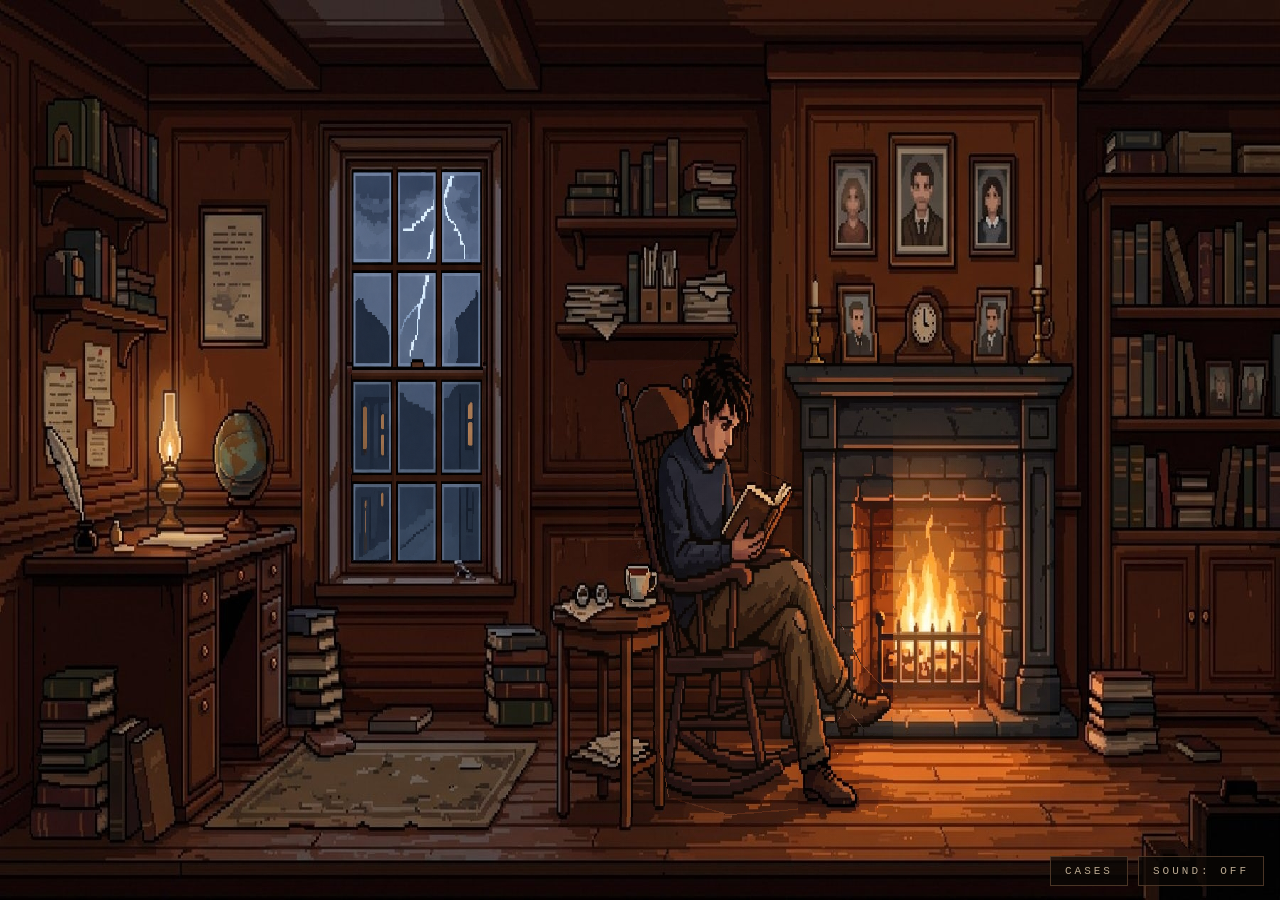
==== commit a2ac3890: "Somewhat getting to what i want" ====
--- a/index.html
+++ b/index.html
@@ -102,6 +102,31 @@
   }
 
   /* Oil lamp: tight shimmer + breathing desk pool */
+  /* ---- THE ROCKING CHAIR ----
+     Done properly this time: a true sprite of the man + chair
+     (hand-traced silhouette) rotating over an under-patch that
+     shows the room behind him (from the AI-emptied room image).
+     The wall can't swing — it isn't part of the sprite. His edges
+     can't freeze — the whole silhouette IS the sprite. The planted
+     shoe is excluded; the foot-tap system on top keeps owning it. */
+  .man-under, .man-sprite {
+    left: 48.106%; top: 36.905%;
+    width: 21.622%; height: 53.943%;
+    background-repeat: no-repeat;
+    background-size: 100% 100%;
+    image-rendering: pixelated; image-rendering: crisp-edges;
+  }
+  .man-under  { background-image: url('man_under.png'); }
+  .man-sprite {
+    background-image: url('man_sprite.png');
+    transform-origin: 40.3% 98.8%;      /* the rocker contact point */
+    animation: manRock 2.6s ease-in-out infinite alternate;
+  }
+  @keyframes manRock {
+    from { transform: rotate(0.45deg); }
+    to   { transform: rotate(-0.45deg); }
+  }
+
   .lamp-glow {
     left: 10.5%; top: 40%; width: 5.5%; height: 14%;
     background: radial-gradient(ellipse at center,
@@ -493,12 +518,14 @@
     <!-- living effects -->
     <div class="fx fire-glow"></div>
     <div class="fx fire-glow2"></div>
-    <div class="fx room-glow"></div>
     <div class="fx lamp-glow"></div>
     <div class="fx lamp-pool"></div>
     <div class="fx globe-spin"></div>
     <div class="fx window-clean"></div>
     <div class="fx lightning" id="lightning"></div>
+    <div class="fx man-under"></div>
+    <div class="fx man-sprite"></div>
+    <div class="fx room-glow"></div>
     <div class="fx foot-floor"></div>
     <div class="fx foot-sprite"></div>
     <div class="fx steam-patch"></div>
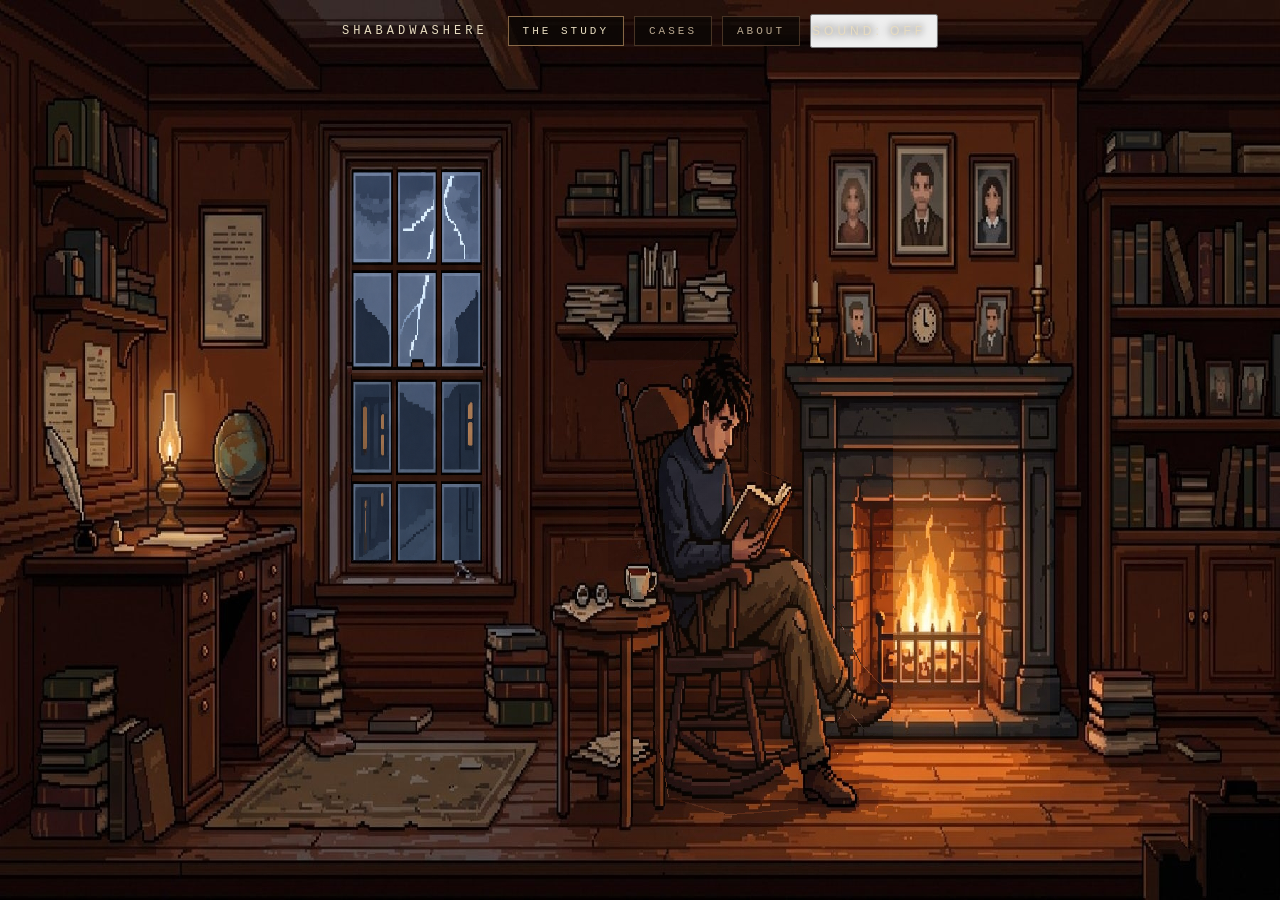
==== commit fcd21586: "Added 2 pages" ====
--- a/index.html
+++ b/index.html
@@ -8,7 +8,8 @@
   /* ==========================================================
      PAGE BASICS — the dark void around the room
      ========================================================== */
-  * { margin: 0; padding: 0; box-sizing: border-box; }
+  * { margin: 0; padding: 0; box-sizing: border-box;
+      cursor: url('magnifier.png') 12 12, auto; }
   html, body {
     height: 100%;
     background: #040308;
@@ -320,23 +321,34 @@
   /* ==========================================================
      BOTTOM NAV — small, dim, always findable
      ========================================================== */
-  .nav {
+    .nav {
     position: fixed;
-    bottom: 14px; right: 16px;
+    top: 14px; left: 50%;
+    transform: translateX(-50%);
     z-index: 20;
     display: flex; gap: 10px;
-  }
-  .nav button {
+    align-items: center;
+  }
+  .nav button, .wordmark {
+    font-size: 12px; letter-spacing: 4px;
+    color: #e8dcc0;
+    padding: 8px 10px 8px 0;
+    text-shadow: 0 0 8px #000;
+    white-space: nowrap;
+  }
+  .nav-link {
     font-family: 'Courier New', monospace;
     font-size: 11px; letter-spacing: 3px;
     color: #b9a890;
     background: rgba(10, 7, 5, 0.72);
     border: 1px solid #4a3526;
     padding: 8px 14px;
-    cursor: pointer;
+    text-decoration: none;
+    display: inline-block;
     transition: color 0.25s ease, border-color 0.25s ease;
   }
-  .nav button:hover { color: #e8dcc0; border-color: #8a6a48; }
+  .nav button:hover, .nav-link:hover { color: #e8dcc0; border-color: #8a6a48; }
+  .nav-link.current { color: #e8dcc0; border-color: #8a6a48; }
 
   /* ==========================================================
      THE CASE BOARD
@@ -546,7 +558,10 @@
 
 <!-- bottom nav: always-findable entrances -->
 <div class="nav">
-  <button id="navCases">CASES</button>
+  <span class="wordmark">SHABADWASHERE</span>
+  <a class="nav-link current" href="index.html">THE STUDY</a>
+  <a class="nav-link" href="cases.html">CASES</a>
+  <a class="nav-link" href="about.html">ABOUT</a>
   <button id="navSound">SOUND: OFF</button>
 </div>
 
@@ -558,117 +573,6 @@
 <!-- lightning clap: fires in sync with each visual strike -->
 <audio id="lightningSnd" src="lightning.mp3" preload="auto"></audio>
 
-<!-- The case board -->
-<div class="board-root" id="boardRoot">
-  <div class="board-overlay" id="boardOverlay"></div>
-  <div class="board">
-    <button class="board-close" id="boardClose" aria-label="Close">×</button>
-    <div class="board-title">OPEN CASES</div>
-
-    <!-- credentials: put your real links here -->
-    <div class="creds">
-      <a href="resume.pdf" target="_blank" rel="noopener">RESUME</a>
-      <a href="https://github.com/shabad023" target="_blank" rel="noopener">GITHUB</a>
-    </div>
-
-    <div class="papers">
-      <div class="paper" data-case="1">
-        <div class="case-no">CASE No. 001</div>
-        <h3>The Overloaded Grid</h3>
-        <p>A city's EV chargers strain under demand no one predicted. Three agents were dispatched to learn its rhythm — and reprice it.</p>
-        <div class="status">CLOSED</div>
-      </div>
-      <div class="paper" data-case="2">
-        <div class="case-no">CASE No. 002</div>
-        <h3>The Volatile Surface</h3>
-        <p>Beneath the NIFTY50, an invisible surface bends and shifts. The task: predict its shape before the market draws it.</p>
-        <div class="status">CLOSED</div>
-      </div>
-      <div class="paper" data-case="3">
-        <div class="case-no">CASE No. 003</div>
-        <h3>The Price of Rain</h3>
-        <p>50,000 rides across three cities. Somewhere between 1.5x and 1.75x, passengers quietly stop forgiving the price.</p>
-        <div class="status">CLOSED</div>
-      </div>
-      <div class="paper" data-case="4">
-        <div class="case-no">CASE No. 004</div>
-        <h3>The Buried Lecture</h3>
-        <p>Hours of recorded lectures; one answer buried somewhere inside. A system was built to find the exact minute it hides in.</p>
-        <div class="status">CLOSED</div>
-      </div>
-    </div>
-  </div>
-</div>
-
-<!-- The case files -->
-<div class="file-root" id="fileRoot">
-  <div class="file-overlay" id="fileOverlay"></div>
-
-  <div class="case-file" id="caseFile1" hidden>
-    <button class="file-close" aria-label="Close">×</button>
-    <div class="case-no">CASE No. 001</div>
-    <h2>The Overloaded Grid</h2>
-    <div class="stamp">SOLVED</div>
-    <h4>THE SITUATION</h4>
-    <p>Electric vehicle charging demand swings hard across hours and stations. Flat tariffs ignore it — overloading some stations, starving others, and leaving money and grid stability on the table.</p>
-    <h4>THE INVESTIGATION</h4>
-    <p>Built an agentic AI system on the ST-EVCDP and ACN-Data datasets: a three-agent architecture where a demand-prediction agent (Random Forest), a tariff-optimization agent, and a coordination agent negotiate station pricing dynamically.</p>
-    <h4>FINDINGS</h4>
-    <p>The system learned demand rhythms and adjusted tariffs to smooth load across stations — demonstrating that multi-agent pricing beats static tariffs on utilization balance.</p>
-    <h4>INSTRUMENTS</h4>
-    <p>Python · scikit-learn (Random Forest) · multi-agent architecture · ST-EVCDP · ACN-Data</p>
-    <div class="evidence">EVIDENCE: <a href="#" target="_blank" rel="noopener">github repo — link pending</a></div>
-  </div>
-
-  <div class="case-file" id="caseFile2" hidden>
-    <button class="file-close" aria-label="Close">×</button>
-    <div class="case-no">CASE No. 002</div>
-    <h2>The Volatile Surface</h2>
-    <div class="stamp">SOLVED</div>
-    <h4>THE SITUATION</h4>
-    <p>Options on the NIFTY50 imply a hidden surface — volatility across strikes and expiries. A Kaggle competition asked: predict its shape with minimal error.</p>
-    <h4>THE INVESTIGATION</h4>
-    <p>Developed a hybrid approach centered on PCHIP interpolation across the volatility surface, balancing smoothness against fidelity to observed market points.</p>
-    <h4>FINDINGS</h4>
-    <p>Final public leaderboard score ≈ 4.2e-5, ranking 71 — competitive performance from an interpretable, non-black-box method.</p>
-    <h4>INSTRUMENTS</h4>
-    <p>Python · pandas · scipy (PCHIP) · options/volatility fundamentals</p>
-    <div class="evidence">EVIDENCE: <a href="#" target="_blank" rel="noopener">github repo — link pending</a></div>
-  </div>
-
-  <div class="case-file" id="caseFile3" hidden>
-    <button class="file-close" aria-label="Close">×</button>
-    <div class="case-no">CASE No. 003</div>
-    <h2>The Price of Rain</h2>
-    <div class="stamp">SOLVED</div>
-    <h4>THE SITUATION</h4>
-    <p>Rideshare surge pricing earns more per trip but quietly damages demand. The question: where exactly does the damage begin, and which city forgives least?</p>
-    <h4>THE INVESTIGATION</h4>
-    <p>Analyzed 50,000 trips across Delhi, Bangalore, and Mumbai — segmenting demand response by surge multiplier, city, and context to isolate the inflection point.</p>
-    <h4>FINDINGS</h4>
-    <p>Demand damage concentrates between 1.5x and 1.75x surge — the critical inflection band. Bangalore proved the most churn-sensitive city of the three.</p>
-    <h4>INSTRUMENTS</h4>
-    <p>Python · pandas · exploratory analysis · pricing strategy framing</p>
-    <div class="evidence">EVIDENCE: <a href="#" target="_blank" rel="noopener">github repo — link pending</a></div>
-  </div>
-
-  <div class="case-file" id="caseFile4" hidden>
-    <button class="file-close" aria-label="Close">×</button>
-    <div class="case-no">CASE No. 004</div>
-    <h2>The Buried Lecture</h2>
-    <div class="stamp">SOLVED</div>
-    <h4>THE SITUATION</h4>
-    <p>Recorded lectures hold answers nobody can find — hours of video, no index, no way to ask. The task: make video lectures answer questions, with receipts.</p>
-    <h4>THE INVESTIGATION</h4>
-    <p>Built an end-to-end RAG pipeline: FFmpeg audio extraction → Whisper transcription → BGE-M3 embeddings via Ollama → Llama 3.2 generating answers with clickable timestamps, deployed on Streamlit.</p>
-    <h4>FINDINGS</h4>
-    <p>Ask a question, get the answer and the exact minute of the lecture it came from. Search time across hours of video drops to seconds.</p>
-    <h4>INSTRUMENTS</h4>
-    <p>Python · FFmpeg · Whisper · Ollama (BGE-M3) · Llama 3.2 · Streamlit</p>
-    <div class="evidence">EVIDENCE: <a href="#" target="_blank" rel="noopener">github repo — link pending</a></div>
-  </div>
-</div>
-
 <script>
 (function() {
   /* ===== CONFIG =====
@@ -682,7 +586,6 @@
   const roomFlash = document.getElementById('roomFlash');
   const bgm       = document.getElementById('bgm');
   const navSound  = document.getElementById('navSound');
-  const navCases  = document.getElementById('navCases');
   const casesHot  = document.getElementById('casesHotspot');
 
   /* ----- FIT THE ROOM TO THE SCREEN (cover) -----
@@ -902,41 +805,9 @@
     }
   });
 
-  /* ----- THE CASE BOARD & FILES ----- */
-  const boardRoot    = document.getElementById('boardRoot');
-  const boardOverlay = document.getElementById('boardOverlay');
-  const boardClose   = document.getElementById('boardClose');
-  const fileRoot     = document.getElementById('fileRoot');
-  const fileOverlay  = document.getElementById('fileOverlay');
-
-  function openBoard()  { boardRoot.classList.add('show'); }
-  function closeBoard() { boardRoot.classList.remove('show'); }
-  function openFile(n) {
-    document.querySelectorAll('.case-file').forEach(function(f) { f.hidden = true; });
-    const f = document.getElementById('caseFile' + n);
-    if (f) f.hidden = false;
-    fileRoot.classList.add('show');
-  }
-  function closeFile() { fileRoot.classList.remove('show'); }
-
-  navCases.addEventListener('click', openBoard);
-  casesHot.addEventListener('click', openBoard);
-  boardOverlay.addEventListener('click', closeBoard);
-  boardClose.addEventListener('click', closeBoard);
-  fileOverlay.addEventListener('click', closeFile);
-  document.querySelectorAll('.file-close').forEach(function(btn) {
-    btn.addEventListener('click', closeFile);
-  });
-  document.querySelectorAll('.paper').forEach(function(p) {
-    p.addEventListener('click', function() { openFile(p.getAttribute('data-case')); });
-  });
-
-  /* Escape closes layers progressively: file → board */
-  document.addEventListener('keydown', function(e) {
-    if (e.key === 'Escape') {
-      if (fileRoot.classList.contains('show')) closeFile();
-      else if (boardRoot.classList.contains('show')) closeBoard();
-    }
+  /* ----- THE CORKBOARD OPENS THE CASES PAGE ----- */
+  casesHot.addEventListener('click', function() {
+    window.location.href = 'cases.html';
   });
 })();
 </script>
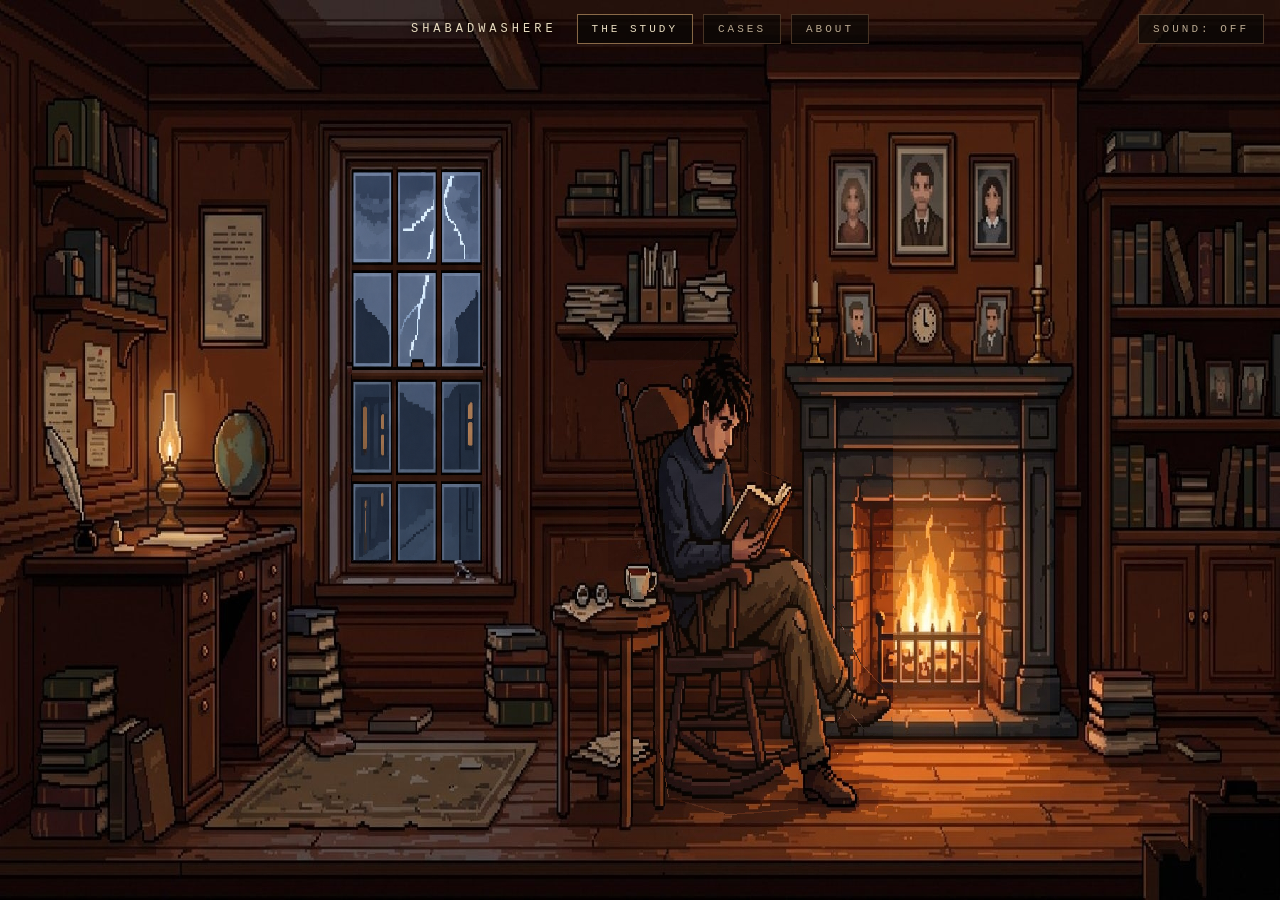
==== commit 46624c0d: "Will understand before proceeding forward" ====
--- a/index.html
+++ b/index.html
@@ -4,10 +4,8 @@
 <meta charset="UTF-8">
 <title>shabadwashere</title>
 <meta name="viewport" content="width=device-width, initial-scale=1.0">
+<link rel="stylesheet" href="room.css">
 <style>
-  /* ==========================================================
-     PAGE BASICS — the dark void around the room
-     ========================================================== */
   * { margin: 0; padding: 0; box-sizing: border-box;
       cursor: url('magnifier.png') 12 12, auto; }
   html, body {
@@ -18,299 +16,7 @@
     color: #6a5a50;
   }
 
-  /* ==========================================================
-     THE ROOM — the whole image fits on screen. No scrolling.
-     #stage is sized by JavaScript to the image's rendered size
-     (it shrinks to fit the viewport while keeping aspect ratio),
-     so every overlay positioned in % stays glued to the image.
-     ========================================================== */
-  .viewport {
-    position: fixed; inset: 0;
-    display: flex;
-    align-items: center;
-    justify-content: center;
-    overflow: hidden;            /* the room fills the screen; edges crop */
-  }
-  #stage {
-    position: relative;
-    /* width/height set by JS */
-  }
-  .room-img {
-    width: 100%; height: 100%;
-    display: block;
-    image-rendering: pixelated; image-rendering: crisp-edges;
-    user-select: none; -webkit-user-drag: none;
-  }
-
-  /* ==========================================================
-     LIVING ROOM EFFECTS — positioned in % of the stage
-     ========================================================== */
-  .fx { position: absolute; pointer-events: none; }
-
-  /* Fire glows: layered flicker at different rhythms */
-  .fire-glow {
-    left: 63%; top: 46%; width: 18%; height: 38%;
-    background: radial-gradient(ellipse at center,
-      rgba(255,150,50,0.30) 0%, rgba(255,110,30,0.15) 45%, transparent 72%);
-    mix-blend-mode: screen;
-    animation: flickA 2.1s ease-in-out infinite;
-  }
-  .fire-glow2 {
-    left: 64.5%; top: 49%; width: 15%; height: 32%;
-    background: radial-gradient(ellipse at center,
-      rgba(255,190,80,0.26) 0%, rgba(255,140,40,0.10) 50%, transparent 75%);
-    mix-blend-mode: screen;
-    animation: flickB 1.3s ease-in-out infinite;
-  }
-  @keyframes flickA {
-    0%, 100% { opacity: 0.85; transform: scale(1); }
-    25%      { opacity: 1.0;  transform: scale(1.02); }
-    50%      { opacity: 0.78; transform: scale(0.99); }
-    75%      { opacity: 0.95; transform: scale(1.01); }
-  }
-  @keyframes flickB {
-    0%, 100% { opacity: 0.7;  transform: scale(1); }
-    33%      { opacity: 1.0;  transform: scale(1.04); }
-    66%      { opacity: 0.62; transform: scale(0.98); }
-  }
-
-  /* Firelight breathing across the man and the floor */
-  .room-glow {
-    left: 40%; top: 30%; width: 42%; height: 65%;
-    background: radial-gradient(ellipse at 70% 60%,
-      rgba(255,140,50,0.09) 0%, transparent 70%);
-    mix-blend-mode: screen;
-    animation: breatheGlow 3.4s ease-in-out infinite;
-  }
-  @keyframes breatheGlow {
-    0%, 100% { opacity: 0.75; } 50% { opacity: 1.0; }
-  }
-
-  /* Embers — created by JS */
-  .ember {
-    position: absolute;
-    width: 3px; height: 3px;
-    background: #ffb050; border-radius: 50%;
-    opacity: 0;
-    box-shadow: 0 0 4px rgba(255,150,60,0.8);
-    animation: emberRise linear infinite;
-  }
-  @keyframes emberRise {
-    0%   { opacity: 0;   transform: translateY(0) translateX(0); }
-    12%  { opacity: 0.9; }
-    60%  { opacity: 0.5; }
-    100% { opacity: 0;   transform: translateY(-90px) translateX(8px); }
-  }
-
-  /* Oil lamp: tight shimmer + breathing desk pool */
-  /* ---- THE ROCKING CHAIR ----
-     Done properly this time: a true sprite of the man + chair
-     (hand-traced silhouette) rotating over an under-patch that
-     shows the room behind him (from the AI-emptied room image).
-     The wall can't swing — it isn't part of the sprite. His edges
-     can't freeze — the whole silhouette IS the sprite. The planted
-     shoe is excluded; the foot-tap system on top keeps owning it. */
-  .man-under, .man-sprite {
-    left: 48.106%; top: 36.905%;
-    width: 21.622%; height: 53.943%;
-    background-repeat: no-repeat;
-    background-size: 100% 100%;
-    image-rendering: pixelated; image-rendering: crisp-edges;
-  }
-  .man-under  { background-image: url('man_under.png'); }
-  .man-sprite {
-    background-image: url('man_sprite.png');
-    transform-origin: 40.3% 98.8%;      /* the rocker contact point */
-    animation: manRock 2.6s ease-in-out infinite alternate;
-  }
-  @keyframes manRock {
-    from { transform: rotate(0.45deg); }
-    to   { transform: rotate(-0.45deg); }
-  }
-
-  .lamp-glow {
-    left: 10.5%; top: 40%; width: 5.5%; height: 14%;
-    background: radial-gradient(ellipse at center,
-      rgba(255,200,110,0.32) 0%, rgba(255,160,60,0.14) 50%, transparent 75%);
-    mix-blend-mode: screen;
-    animation: lampShimmer 0.7s ease-in-out infinite;
-  }
-  .lamp-pool {
-    left: 8%; top: 51%; width: 10%; height: 11%;
-    background: radial-gradient(ellipse at center,
-      rgba(255,180,90,0.10) 0%, transparent 70%);
-    mix-blend-mode: screen;
-    animation: lampPool 2.8s ease-in-out infinite;
-  }
-  @keyframes lampShimmer {
-    0%, 100% { opacity: 0.8;  transform: scale(1); }
-    30%      { opacity: 1.0;  transform: scale(1.03); }
-    55%      { opacity: 0.72; transform: scale(0.985); }
-    80%      { opacity: 0.92; transform: scale(1.015); }
-  }
-  @keyframes lampPool {
-    0%, 100% { opacity: 0.7; } 50% { opacity: 1.0; }
-  }
-
-  /* Globe: continuous slow turn (reset hidden behind a blink) */
-  .globe-spin {
-    left: 17.2%; top: 46.6%; width: 3.6%; height: 9%;
-    background-image: url('room_centerpiece.jpg');
-    background-repeat: no-repeat;
-    background-size: 2777.8% auto;
-    background-position: 17.55% 51.2%;
-    image-rendering: pixelated; image-rendering: crisp-edges;
-    -webkit-mask-image: radial-gradient(circle at center, black 42%, transparent 68%);
-    mask-image: radial-gradient(circle at center, black 42%, transparent 68%);
-    animation: globeTurn 9s linear infinite;
-  }
-  @keyframes globeTurn {
-    0%   { background-position: 17.55% 51.2%; opacity: 1; }
-    88%  { background-position: 18.12% 51.2%; opacity: 1; }
-    93%  { background-position: 18.12% 51.2%; opacity: 0; }
-    94%  { background-position: 17.55% 51.2%; opacity: 0; }
-    100% { background-position: 17.55% 51.2%; opacity: 1; }
-  }
-
-  /* The original image's painted static rain is erased by this
-     clean-glass patch (lightning bolt preserved). The animated
-     rain falls over it. */
-  .window-clean {
-    left: 27.53%; top: 18.75%;
-    width: 10.259%; height: 43.527%;
-    background-image: url('window_clean.png');
-    background-repeat: no-repeat;
-    background-size: 100% 100%;
-    image-rendering: pixelated; image-rendering: crisp-edges;
-  }
-
-  /* Lightning over the window: one smooth swell, no strobe */
-  .lightning {
-    left: 27.53%; top: 18.75%; width: 10.259%; height: 43.527%;
-    mix-blend-mode: screen;
-    opacity: 0;
-  }
-  .lightning.strike { animation: lightningSwell 1.25s ease-in-out; }
-  @keyframes lightningSwell {
-    0%   { opacity: 0; background: radial-gradient(ellipse at 50% 35%, rgba(215,228,255,0.45) 0%, rgba(190,205,245,0.18) 60%, transparent 100%); }
-    35%  { opacity: 1; }
-    100% { opacity: 0; background: radial-gradient(ellipse at 50% 35%, rgba(215,228,255,0.45) 0%, rgba(190,205,245,0.18) 60%, transparent 100%); }
-  }
-  .room-flash {
-    position: fixed; inset: 0;
-    background: rgba(190,205,240,0);
-    pointer-events: none; z-index: 7;
-  }
-  .room-flash.swell { animation: thunderSwell 1.6s ease-in-out; }
-  @keyframes thunderSwell {
-    0%   { background: rgba(190,205,240,0); }
-    35%  { background: rgba(190,205,240,0.045); }
-    100% { background: rgba(190,205,240,0); }
-  }
-
-  /* Foot tap: floor patch beneath + shoe sprite pivoting at the heel.
-     Two speeds: a lazy idle tap, and a beat-locked tap when music plays. */
-  .foot-floor, .foot-sprite {
-    left: 62.34%; top: 82.44%;
-    width: 4.735%; height: 7.961%;
-    background-repeat: no-repeat;
-    background-size: 100% 100%;
-    image-rendering: pixelated; image-rendering: crisp-edges;
-  }
-  .foot-floor  { background-image: url('shoe_floor.png'); }
-  .foot-sprite {
-    background-image: url('shoe_sprite.png');
-    transform-origin: 10.7% 84.1%;
-    animation: footTapIdle 3.6s ease-in-out infinite;
-  }
-  body.music-on .foot-sprite {
-    animation: footTapBeat var(--beat, 1.33s) linear infinite;
-  }
-  @keyframes footTapIdle {
-    0%, 84%  { transform: rotate(0deg); }
-    87.5%    { transform: rotate(-4.5deg); }
-    91%      { transform: rotate(0deg); }
-    93.5%    { transform: rotate(-2.2deg); }
-    96%      { transform: rotate(0deg); }
-    100%     { transform: rotate(0deg); }
-  }
-  @keyframes footTapBeat {
-    0%, 55%  { transform: rotate(0deg); }
-    75%      { transform: rotate(-4.5deg); }
-    95%      { transform: rotate(0deg); }
-    100%     { transform: rotate(0deg); }
-  }
-
-  /* ---- TEA STEAM ----
-     The painted static steam from the original image is erased by
-     a small wall-colored patch; three soft animated wisps rise in
-     its place. Each climbs, sways, grows and fades on its own
-     timing so the steam never repeats visibly. */
-  .steam-patch {
-    left: 47.47%; top: 54.46%;
-    width: 4.009%; height: 9.003%;
-    background-image: url('steam_patch.png');
-    background-repeat: no-repeat;
-    background-size: 100% 100%;
-    image-rendering: pixelated; image-rendering: crisp-edges;
-  }
-  .steam {
-    position: absolute;
-    left: 49.5%; top: 60.8%;
-    width: 7px; height: 12px;
-    border-radius: 50%;
-    background: rgba(225,215,205,0.45);
-    filter: blur(3px);
-    opacity: 0;
-    pointer-events: none;
-    animation: steamRise ease-out infinite;
-  }
-  .steam.s1 { animation-duration: 3.2s; animation-delay: 0s;    margin-left: -3px; }
-  .steam.s2 { animation-duration: 4.1s; animation-delay: 1.3s;  margin-left: 2px; }
-  .steam.s3 { animation-duration: 3.6s; animation-delay: 2.4s;  margin-left: 0px; }
-  @keyframes steamRise {
-    0%   { transform: translate(0, 0) scale(0.6);       opacity: 0; }
-    18%  { opacity: 0.45; }
-    50%  { transform: translate(3px, -16px) scale(1.0); opacity: 0.3; }
-    100% { transform: translate(-3px, -34px) scale(1.6); opacity: 0; }
-  }
-
-  /* ---- RAIN OUTSIDE THE WINDOW ----
-     Fast, thin streaks falling in the world beyond the glass.
-     Each streak lives inside a single pane (set by JS) — it spawns
-     at the pane's top and dies at its bottom, so the rain reads as
-     BEHIND the wooden frame bars, the way real rain does through a
-     window. Speeds, positions and phases are randomized so the
-     storm never visibly repeats. */
-  .drop-box {
-    left: 27.53%; top: 18.75%;
-    width: 10.259%; height: 43.527%;
-    overflow: hidden;
-  }
-  .droplet {
-    position: absolute;
-    width: 1.5px; height: 13px;
-    background: linear-gradient(to bottom,
-      rgba(205,222,248,0) 0%,
-      rgba(205,222,248,0.42) 100%);
-    opacity: 0;
-    animation-name: rainFallPane;
-    animation-timing-function: linear;
-    animation-iteration-count: infinite;
-  }
-  /* Wind: rain falls at a 20° slant — drifting rightward as it
-     drops, each streak tilted to exactly match its travel vector
-     (atan(3.9/10.6) ≈ 20°). */
-  @keyframes rainFallPane {
-    0%   { transform: translate(0, -14px) rotate(-20deg);      opacity: 0; }
-    6%   { opacity: 0.5; }
-    92%  { opacity: 0.5; }
-    100% { transform: translate(3.9vh, 10.6vh) rotate(-20deg); opacity: 0; }
-  }
-
-  /* ==========================================================
-     THE CORKBOARD HOTSPOT — the one interactive object for now
-     ========================================================== */
+  /* Invisible hotspot over the corkboard */
   .hotspot {
     position: absolute;
     cursor: pointer;
@@ -318,10 +24,8 @@
     z-index: 4;
   }
 
-  /* ==========================================================
-     BOTTOM NAV — small, dim, always findable
-     ========================================================== */
-    .nav {
+  /* ---- NAV ---- */
+  .nav {
     position: fixed;
     top: 14px; left: 50%;
     transform: translateX(-50%);
@@ -329,12 +33,22 @@
     display: flex; gap: 10px;
     align-items: center;
   }
-  .nav button, .wordmark {
+  .wordmark {
     font-size: 12px; letter-spacing: 4px;
     color: #e8dcc0;
     padding: 8px 10px 8px 0;
     text-shadow: 0 0 8px #000;
     white-space: nowrap;
+  }
+  .sound-nav {
+    position: fixed;
+    top: 14px; right: 16px;
+    z-index: 20;
+  }
+  .sound-nav .nav-link {
+    appearance: none;
+    -webkit-appearance: none;
+    cursor: url('magnifier.png') 12 12, auto;
   }
   .nav-link {
     font-family: 'Courier New', monospace;
@@ -344,471 +58,57 @@
     border: 1px solid #4a3526;
     padding: 8px 14px;
     text-decoration: none;
-    display: inline-block;
     transition: color 0.25s ease, border-color 0.25s ease;
   }
-  .nav button:hover, .nav-link:hover { color: #e8dcc0; border-color: #8a6a48; }
+  .nav-link:hover { color: #e8dcc0; border-color: #8a6a48; }
   .nav-link.current { color: #e8dcc0; border-color: #8a6a48; }
-
-  /* ==========================================================
-     THE CASE BOARD
-     ========================================================== */
-  .board-root {
-    position: fixed; inset: 0; z-index: 60;
-    opacity: 0; pointer-events: none;
-    transition: opacity 0.5s ease;
-    display: flex; align-items: center; justify-content: center;
-  }
-  .board-root.show { opacity: 1; pointer-events: auto; }
-  .board-overlay { position: absolute; inset: 0; background: rgba(4,3,8,0.88); }
-
-  .board {
-    position: relative;
-    width: min(92vw, 760px);
-    max-height: 88vh;
-    background:
-      radial-gradient(circle at 20% 30%, rgba(0,0,0,0.12) 0%, transparent 50%),
-      radial-gradient(circle at 75% 70%, rgba(0,0,0,0.10) 0%, transparent 45%),
-      #7a5538;
-    border: 14px solid #3a2414;
-    box-shadow: 0 0 0 2px #241408, 0 24px 70px rgba(0,0,0,0.8);
-    padding: 30px 28px 26px;
-    transform: scale(0.95);
-    transition: transform 0.5s ease;
-    overflow-y: auto;
-  }
-  .board-root.show .board { transform: scale(1); }
-
-  .board-title {
-    font-size: 11px; letter-spacing: 5px;
-    color: #d8c9a8; opacity: 0.55;
-    text-align: center; margin-bottom: 8px;
-  }
-
-  /* the credentials strip: resume / github */
-  .creds {
-    text-align: center;
-    margin-bottom: 24px;
-  }
-  .creds a {
-    font-size: 10px; letter-spacing: 3px;
-    color: #e8dcc0;
-    text-decoration: none;
-    border: 1px solid #5a4028;
-    background: rgba(0,0,0,0.25);
-    padding: 6px 12px;
-    margin: 0 5px;
-    display: inline-block;
-  }
-  .creds a:hover { border-color: #c8a878; color: #fff; }
-
-  .papers {
-    display: grid;
-    grid-template-columns: repeat(auto-fit, minmax(240px, 1fr));
-    gap: 26px;
-  }
-  .paper {
-    position: relative;
-    background: linear-gradient(160deg, #e9ddc2 0%, #ddcfae 100%);
-    color: #2c2218;
-    padding: 26px 18px 16px;
-    box-shadow: 3px 5px 14px rgba(0,0,0,0.55);
-    cursor: pointer;
-    transition: transform 0.25s ease, box-shadow 0.25s ease;
-  }
-  .paper:nth-child(1) { transform: rotate(-1.6deg); }
-  .paper:nth-child(2) { transform: rotate(1.1deg); }
-  .paper:nth-child(3) { transform: rotate(0.8deg); }
-  .paper:nth-child(4) { transform: rotate(-1.0deg); }
-  .paper:hover {
-    transform: rotate(0deg) translateY(-4px) scale(1.02);
-    box-shadow: 5px 10px 22px rgba(0,0,0,0.65);
-  }
-  .paper::before {
-    content: '';
-    position: absolute;
-    top: 8px; left: 50%;
-    width: 10px; height: 10px;
-    margin-left: -5px;
-    border-radius: 50%;
-    background: radial-gradient(circle at 35% 30%, #ff7a6a, #b8241a 65%);
-    box-shadow: 0 2px 3px rgba(0,0,0,0.5);
-  }
-  .paper .case-no {
-    font-size: 10px; letter-spacing: 3px;
-    color: #8a2018; margin-bottom: 8px;
-  }
-  .paper h3 { font-size: 15px; margin-bottom: 8px; font-weight: bold; }
-  .paper p  { font-size: 11.5px; line-height: 1.55; color: #4a3c2c; }
-  .paper .status {
-    margin-top: 12px;
-    font-size: 9px; letter-spacing: 3px;
-    color: #8a2018;
-    border: 1px solid #8a2018;
-    display: inline-block;
-    padding: 2px 7px;
-    transform: rotate(-2deg);
-    opacity: 0.8;
-  }
-
-  /* ==========================================================
-     THE CASE FILE
-     ========================================================== */
-  .file-root {
-    position: fixed; inset: 0; z-index: 70;
-    opacity: 0; pointer-events: none;
-    transition: opacity 0.45s ease;
-    display: flex; align-items: center; justify-content: center;
-  }
-  .file-root.show { opacity: 1; pointer-events: auto; }
-  .file-overlay { position: absolute; inset: 0; background: rgba(4,3,8,0.9); }
-
-  .case-file {
-    position: relative;
-    width: min(92vw, 620px);
-    max-height: 86vh;
-    overflow-y: auto;
-    background: linear-gradient(170deg, #ece0c6 0%, #ded0ae 100%);
-    color: #2c2218;
-    padding: 38px 34px 30px;
-    box-shadow: 0 24px 70px rgba(0,0,0,0.85);
-    transform: translateY(12px);
-    transition: transform 0.45s ease;
-    font-size: 13px;
-    line-height: 1.65;
-  }
-  .file-root.show .case-file { transform: translateY(0); }
-  .case-file .case-no { font-size: 10px; letter-spacing: 4px; color: #8a2018; }
-  .case-file h2 { font-size: 21px; margin: 6px 0 4px; }
-  .case-file .stamp {
-    position: absolute;
-    top: 30px; right: 26px;
-    font-size: 11px; letter-spacing: 4px;
-    color: #8a2018;
-    border: 2px solid #8a2018;
-    padding: 4px 10px;
-    transform: rotate(7deg);
-    opacity: 0.75;
-  }
-  .case-file h4 {
-    margin: 20px 0 4px;
-    font-size: 11px; letter-spacing: 3px;
-    color: #6a5436;
-  }
-  .case-file p { color: #3c3022; }
-  .case-file .evidence {
-    margin-top: 24px;
-    padding-top: 14px;
-    border-top: 1px dashed #a89674;
-    font-size: 11.5px;
-    color: #6a5436;
-  }
-  .case-file .evidence a { color: #8a2018; }
-
-  .file-close, .board-close {
-    position: absolute;
-    top: 10px; right: 14px;
-    font-size: 20px;
-    color: #6a5436;
-    cursor: pointer;
-    background: none; border: none;
-    font-family: inherit;
-    line-height: 1;
-    padding: 4px;
-  }
-  .board-close { color: #d8c9a8; top: 8px; right: 10px; }
 </style>
 </head>
 <body>
 
-<!-- The room — fits the screen, no scrolling -->
-<div class="viewport">
-  <div id="stage">
-    <img class="room-img" id="roomImg" src="room_centerpiece.jpg"
-         alt="A dim study at night. A man reads by a fireplace as rain falls outside the window.">
+<!-- The room (full life) -->
+<div class="viewport" id="room-root"></div>
 
-    <!-- living effects -->
-    <div class="fx fire-glow"></div>
-    <div class="fx fire-glow2"></div>
-    <div class="fx lamp-glow"></div>
-    <div class="fx lamp-pool"></div>
-    <div class="fx globe-spin"></div>
-    <div class="fx window-clean"></div>
-    <div class="fx lightning" id="lightning"></div>
-    <div class="fx man-under"></div>
-    <div class="fx man-sprite"></div>
-    <div class="fx room-glow"></div>
-    <div class="fx foot-floor"></div>
-    <div class="fx foot-sprite"></div>
-    <div class="fx steam-patch"></div>
-    <div class="fx drop-box" id="dropBox"></div>
-    <div class="steam s1"></div>
-    <div class="steam s2"></div>
-    <div class="steam s3"></div>
+<!-- Corkboard hotspot — placed over the room after it renders -->
+<div id="cork-hotspot-host" style="position:fixed; inset:0; z-index:5; pointer-events:none;"></div>
 
-    <!-- the corkboard: the door to the cases -->
-    <div class="hotspot" id="casesHotspot"
-         style="left:0.5%; top:30%; width:9%; height:26%;"
-         aria-label="Open the pinned cases"></div>
-  </div>
+<!-- Top-right SOUND -->
+<div class="sound-nav">
+  <button id="navSound" class="nav-link">SOUND: OFF</button>
 </div>
 
-<!-- thunder wash -->
-<div class="room-flash" id="roomFlash"></div>
-
-<!-- bottom nav: always-findable entrances -->
+<!-- Top-center nav -->
 <div class="nav">
   <span class="wordmark">SHABADWASHERE</span>
   <a class="nav-link current" href="index.html">THE STUDY</a>
   <a class="nav-link" href="cases.html">CASES</a>
   <a class="nav-link" href="about.html">ABOUT</a>
-  <button id="navSound">SOUND: OFF</button>
 </div>
 
-<!-- background music (default off; user-started) -->
+<!-- Audio elements (shared across pages) -->
 <audio id="bgm" src="soundtrack.mp3" loop preload="none"></audio>
-<!-- ambience fallbacks: fire crackle + rain/thunder, both loop continuously -->
 <audio id="fireSnd" src="fire.mp3" loop preload="none"></audio>
 <audio id="thunderSnd" src="thunder.mp3" loop preload="none"></audio>
-<!-- lightning clap: fires in sync with each visual strike -->
 <audio id="lightningSnd" src="lightning.mp3" preload="auto"></audio>
 
+<script src="room.js"></script>
+<script src="sound.js"></script>
 <script>
+/* Add the corkboard hotspot — sized to match the room stage, so a
+   click on the cork in the room jumps to cases.html. */
 (function() {
-  /* ===== CONFIG =====
-     Moonlight Sonata, 1st movement (Adagio sostenuto) ≈ 54 BPM.
-     His foot taps once every two beats — a slow listening rhythm. */
-  const SONG_BPM = 54;
-
-  const stage     = document.getElementById('stage');
-  const img       = document.getElementById('roomImg');
-  const lightning = document.getElementById('lightning');
-  const roomFlash = document.getElementById('roomFlash');
-  const bgm       = document.getElementById('bgm');
-  const navSound  = document.getElementById('navSound');
-  const casesHot  = document.getElementById('casesHotspot');
-
-  /* ----- FIT THE ROOM TO THE SCREEN (cover) -----
-     The stage takes the SMALLEST size that completely fills the
-     viewport while keeping the image's aspect ratio. No black
-     bars — on narrow screens the room's far edges crop away
-     instead. All % overlays stay glued to the image. */
-  function fitStage() {
-    if (!img.naturalWidth) return;
-    const ar = img.naturalWidth / img.naturalHeight;
-    let w = window.innerWidth;
-    let h = w / ar;
-    if (h < window.innerHeight) {
-      h = window.innerHeight;
-      w = h * ar;
-    }
-    stage.style.width  = w + 'px';
-    stage.style.height = h + 'px';
-  }
-  if (img.complete && img.naturalWidth > 0) fitStage();
-  else img.addEventListener('load', fitStage);
-  window.addEventListener('resize', fitStage);
-
-  /* ----- EMBERS ----- */
-  const EMBER_COUNT = 7;
-  for (let i = 0; i < EMBER_COUNT; i++) {
-    const e = document.createElement('div');
-    e.className = 'ember';
-    e.style.left = (67 + Math.random() * 10) + '%';
-    e.style.top  = (66 + Math.random() * 8) + '%';
-    e.style.animationDuration = (2.4 + Math.random() * 2.2) + 's';
-    e.style.animationDelay    = (Math.random() * 3) + 's';
-    stage.appendChild(e);
-  }
-
-  /* ----- RAIN OUTSIDE THE WINDOW -----
-     Each streak picks one pane (column band × row band) and falls
-     through it forever — fast, like real rain seen from inside. */
-  const dropBox = document.getElementById('dropBox');
-  /* spawn bands sit toward each pane's left so the wind drift
-     (rightward) finishes inside the same pane */
-  const COLS = [[2, 13], [37, 48], [71, 82]];
-  const ROWS = [1, 27, 54, 81];                   /* pane top edges, % */
-  const DROP_COUNT = 102;
-  for (let i = 0; i < DROP_COUNT; i++) {
-    const d = document.createElement('div');
-    d.className = 'droplet';
-    const col = COLS[Math.floor(Math.random() * COLS.length)];
-    const row = ROWS[Math.floor(Math.random() * ROWS.length)];
-    d.style.left = (col[0] + Math.random() * (col[1] - col[0])) + '%';
-    d.style.top  = row + '%';
-    d.style.animationDuration = (0.35 + Math.random() * 0.4) + 's';
-    d.style.animationDelay    = (Math.random() * 2) + 's';
-    dropBox.appendChild(d);
-  }
-
-  /* ----- LIGHTNING (visual + a low clap when sound is on) ----- */
-  const lightningSnd = document.getElementById('lightningSnd');
-  lightningSnd.volume = 0.12;
-  function scheduleLightning() {
-    const wait = 4500 + Math.random() * 2000;
-    setTimeout(function() {
-      lightning.classList.remove('strike');
-      roomFlash.classList.remove('swell');
-      void lightning.offsetWidth;
-      lightning.classList.add('strike');
-      roomFlash.classList.add('swell');
-      if (musicOn && !document.hidden) {
-        lightningSnd.currentTime = 0;
-        lightningSnd.play().catch(function(){});
-      }
-      scheduleLightning();
-    }, wait);
-  }
-  scheduleLightning();
-
-  /* ----- SOUND TOGGLE -----
-     Default OFF (browsers require a click before any audio anyway).
-     One button turns on the whole soundscape:
-       music — Moonlight Sonata (its own element, untouched by the rest)
-       fire  — crackle ambience, continuous crossfade loop
-       rain  — rain/thunder ambience, continuous crossfade loop
-
-     CROSSFADE LOOPING: each ambience track plays through, and ~2
-     seconds before it ends a fresh copy starts from the beginning,
-     fading in while the ending copy fades out. The two overlap, so
-     the sound literally never stops or gaps. If Web Audio can't
-     load (e.g. opening the page as a local file), plain looping
-     <audio> elements take over as a fallback. */
-  const fireSnd    = document.getElementById('fireSnd');
-  const thunderSnd = document.getElementById('thunderSnd');
-  bgm.volume        = 0.55;
-  const FIRE_VOL = 0.12;
-  const RAIN_VOL = 0.09;
-  fireSnd.volume    = FIRE_VOL;     /* fallback volumes */
-  thunderSnd.volume = RAIN_VOL;
-
-  let actx = null;
-  function getCtx() {
-    if (!actx) {
-      try { actx = new (window.AudioContext || window.webkitAudioContext)(); }
-      catch (e) { actx = null; }
-    }
-    return actx;
-  }
-
-  /* A crossfade looper for one ambience file. */
-  function makeLooper(url, volume, fallbackEl) {
-    const L = {
-      buffer: null, ready: false, failed: false,
-      playing: false, sources: [], timer: null, master: null
-    };
-    L.load = function() {
-      const ctx = getCtx();
-      if (!ctx) { L.failed = true; return; }
-      L.master = ctx.createGain();
-      L.master.gain.value = volume;
-      L.master.connect(ctx.destination);
-      fetch(url)
-        .then(function(r) { return r.arrayBuffer(); })
-        .then(function(b) { return ctx.decodeAudioData(b); })
-        .then(function(decoded) {
-          L.buffer = decoded; L.ready = true;
-          /* if the user already turned sound on, switch over now */
-          if (L.playing) { fallbackEl.pause(); L._schedule(ctx.currentTime + 0.05); }
-        })
-        .catch(function() { L.failed = true; });
-    };
-    L._piece = function(when, overlap) {
-      const ctx = getCtx();
-      const dur = L.buffer.duration;
-      const src = ctx.createBufferSource();
-      src.buffer = L.buffer;
-      const g = ctx.createGain();
-      src.connect(g); g.connect(L.master);
-      /* fade in over the overlap, hold, fade out over the overlap */
-      g.gain.setValueAtTime(0, when);
-      g.gain.linearRampToValueAtTime(1, when + overlap);
-      g.gain.setValueAtTime(1, when + dur - overlap);
-      g.gain.linearRampToValueAtTime(0, when + dur);
-      src.start(when);
-      src.stop(when + dur + 0.1);
-      L.sources.push(src);
-      if (L.sources.length > 3) L.sources.shift();
-    };
-    L._schedule = function(startAt) {
-      const ctx = getCtx();
-      const dur = L.buffer.duration;
-      const overlap = Math.min(2, dur / 3);   /* 2s, or less for short files */
-      L._piece(startAt, overlap);
-      const nextAt = startAt + dur - overlap;
-      const msUntil = Math.max(50, (nextAt - ctx.currentTime - 0.6) * 1000);
-      L.timer = setTimeout(function() {
-        if (L.playing) L._schedule(nextAt);
-      }, msUntil);
-    };
-    L.start = function() {
-      L.playing = true;
-      const ctx = getCtx();
-      if (L.ready && ctx) {
-        if (ctx.state === 'suspended') ctx.resume();
-        L._schedule(ctx.currentTime + 0.05);
-      } else {
-        if (!L.failed && !L.buffer) L.load();
-        fallbackEl.play().catch(function(){});
-      }
-    };
-    L.stop = function() {
-      L.playing = false;
-      if (L.timer) { clearTimeout(L.timer); L.timer = null; }
-      L.sources.forEach(function(s) { try { s.stop(); } catch(e){} });
-      L.sources = [];
-      fallbackEl.pause();
-    };
-    return L;
-  }
-
-  const fireLoop = makeLooper('fire.mp3',    FIRE_VOL, fireSnd);
-  const rainLoop = makeLooper('thunder.mp3', RAIN_VOL, thunderSnd);
-
-  const beatSeconds = (60 / SONG_BPM) * 2;
-  document.documentElement.style.setProperty('--beat', beatSeconds + 's');
-
-  let musicOn = false;
-  function setMusic(on) {
-    musicOn = on;
-    if (on) {
-      bgm.play().then(function() {
-        document.body.classList.add('music-on');
-        navSound.textContent = 'SOUND: ON';
-      }).catch(function() {
-        musicOn = false;
-        navSound.textContent = 'SOUND: OFF';
-      });
-      fireLoop.start();
-      rainLoop.start();
-    } else {
-      bgm.pause();
-      fireLoop.stop();
-      rainLoop.stop();
-      lightningSnd.pause();
-      document.body.classList.remove('music-on');
-      navSound.textContent = 'SOUND: OFF';
-    }
-  }
-  navSound.addEventListener('click', function() { setMusic(!musicOn); });
-
-  /* ----- TAB AWARENESS -----
-     The room only plays its music while you're actually in it.
-     Switch to another tab → the song pauses. Come back → it
-     resumes, but only if you had turned the sound on yourself. */
-  document.addEventListener('visibilitychange', function() {
-    if (document.hidden) {
-      if (musicOn) { bgm.pause(); fireLoop.stop(); rainLoop.stop(); }
-    } else {
-      if (musicOn) { bgm.play().catch(function(){}); fireLoop.start(); rainLoop.start(); }
-    }
-  });
-
-  /* ----- THE CORKBOARD OPENS THE CASES PAGE ----- */
-  casesHot.addEventListener('click', function() {
-    window.location.href = 'cases.html';
-  });
+  const stage = document.getElementById('stage');
+  const host  = document.getElementById('cork-hotspot-host');
+  if (!stage || !host) return;
+  const hot = document.createElement('div');
+  hot.className = 'hotspot';
+  hot.style.pointerEvents = 'auto';
+  hot.style.left = '0.5%';
+  hot.style.top  = '30%';
+  hot.style.width  = '9%';
+  hot.style.height = '26%';
+  hot.addEventListener('click', function() { window.location.href = 'cases.html'; });
+  stage.appendChild(hot);
 })();
 </script>
 
--- a/room.css
+++ b/room.css
@@ -0,0 +1,295 @@
+/* ==========================================================
+   room.css — the shared room rendering layer.
+   Used by index.html (full life) and by cases.html + about.html
+   (dimmed to "lights out" state via the .room-dim class on the
+   .viewport). Every animation, position, and effect lives here.
+   ========================================================== */
+.viewport {
+  position: fixed; inset: 0;
+  display: flex;
+  align-items: center;
+  justify-content: center;
+  overflow: hidden;
+  z-index: 0;
+  /* The room is an atmospheric backdrop, not a document. Disable
+     selection on it so Cmd-A / drag-highlight doesn't reveal the
+     individual sprite layers as crisp un-dimmed rectangles. */
+  user-select: none;
+  -webkit-user-select: none;
+  -webkit-touch-callout: none;
+}
+#stage {
+  position: relative;
+  user-select: none;
+  -webkit-user-select: none;
+}
+.room-img {
+  width: 100%; height: 100%;
+  display: block;
+  image-rendering: pixelated; image-rendering: crisp-edges;
+  user-select: none; -webkit-user-drag: none;
+}
+
+/* ===== LIVING EFFECTS — positioned in % of the stage ===== */
+.fx { position: absolute; pointer-events: none; }
+
+/* Fire glows: layered flicker at different rhythms */
+.fire-glow {
+  left: 63%; top: 46%; width: 18%; height: 38%;
+  background: radial-gradient(ellipse at center,
+    rgba(255,150,50,0.30) 0%, rgba(255,110,30,0.15) 45%, transparent 72%);
+  mix-blend-mode: screen;
+  animation: flickA 2.1s ease-in-out infinite;
+}
+.fire-glow2 {
+  left: 64.5%; top: 49%; width: 15%; height: 32%;
+  background: radial-gradient(ellipse at center,
+    rgba(255,190,80,0.26) 0%, rgba(255,140,40,0.10) 50%, transparent 75%);
+  mix-blend-mode: screen;
+  animation: flickB 1.3s ease-in-out infinite;
+}
+@keyframes flickA {
+  0%, 100% { opacity: 0.85; transform: scale(1); }
+  25%      { opacity: 1.0;  transform: scale(1.02); }
+  50%      { opacity: 0.78; transform: scale(0.99); }
+  75%      { opacity: 0.95; transform: scale(1.01); }
+}
+@keyframes flickB {
+  0%, 100% { opacity: 0.7;  transform: scale(1); }
+  33%      { opacity: 1.0;  transform: scale(1.04); }
+  66%      { opacity: 0.62; transform: scale(0.98); }
+}
+
+/* Firelight breathing across the man and the floor */
+.room-glow {
+  left: 40%; top: 30%; width: 42%; height: 65%;
+  background: radial-gradient(ellipse at 70% 60%,
+    rgba(255,140,50,0.09) 0%, transparent 70%);
+  mix-blend-mode: screen;
+  animation: breatheGlow 3.4s ease-in-out infinite;
+}
+@keyframes breatheGlow {
+  0%, 100% { opacity: 0.75; } 50% { opacity: 1.0; }
+}
+
+/* Embers — created by JS */
+.ember {
+  position: absolute;
+  width: 3px; height: 3px;
+  background: #ffb050; border-radius: 50%;
+  opacity: 0;
+  box-shadow: 0 0 4px rgba(255,150,60,0.8);
+  animation: emberRise linear infinite;
+}
+@keyframes emberRise {
+  0%   { opacity: 0;   transform: translateY(0) translateX(0); }
+  12%  { opacity: 0.9; }
+  60%  { opacity: 0.5; }
+  100% { opacity: 0;   transform: translateY(-90px) translateX(8px); }
+}
+
+/* The rocking chair — sprite over an under-patch */
+.man-under, .man-sprite {
+  left: 48.106%; top: 36.905%;
+  width: 21.622%; height: 53.943%;
+  background-repeat: no-repeat;
+  background-size: 100% 100%;
+  image-rendering: pixelated; image-rendering: crisp-edges;
+}
+.man-under  { background-image: url('man_under.png'); }
+.man-sprite {
+  background-image: url('man_sprite.png');
+  transform-origin: 40.3% 98.8%;
+  animation: manRock 2.6s ease-in-out infinite alternate;
+}
+@keyframes manRock {
+  from { transform: rotate(0.45deg); }
+  to   { transform: rotate(-0.45deg); }
+}
+
+/* Oil lamp: tight shimmer + breathing desk pool */
+.lamp-glow {
+  left: 10.5%; top: 40%; width: 5.5%; height: 14%;
+  background: radial-gradient(ellipse at center,
+    rgba(255,200,110,0.32) 0%, rgba(255,160,60,0.14) 50%, transparent 75%);
+  mix-blend-mode: screen;
+  animation: lampShimmer 0.7s ease-in-out infinite;
+}
+.lamp-pool {
+  left: 8%; top: 51%; width: 10%; height: 11%;
+  background: radial-gradient(ellipse at center,
+    rgba(255,180,90,0.10) 0%, transparent 70%);
+  mix-blend-mode: screen;
+  animation: lampPool 2.8s ease-in-out infinite;
+}
+@keyframes lampShimmer {
+  0%, 100% { opacity: 0.8;  transform: scale(1); }
+  30%      { opacity: 1.0;  transform: scale(1.03); }
+  55%      { opacity: 0.72; transform: scale(0.985); }
+  80%      { opacity: 0.92; transform: scale(1.015); }
+}
+@keyframes lampPool {
+  0%, 100% { opacity: 0.7; } 50% { opacity: 1.0; }
+}
+
+/* Globe: static (no rotation) */
+.globe-spin {
+  display: none;
+}
+
+/* The clean-glass patch (no painted rain) */
+.window-clean {
+  left: 27.53%; top: 18.75%;
+  width: 10.259%; height: 43.527%;
+  background-image: url('window_clean.png');
+  background-repeat: no-repeat;
+  background-size: 100% 100%;
+  image-rendering: pixelated; image-rendering: crisp-edges;
+}
+
+/* Lightning over the window: one smooth swell, no strobe */
+.lightning {
+  left: 27.53%; top: 18.75%; width: 10.259%; height: 43.527%;
+  mix-blend-mode: screen;
+  opacity: 0;
+}
+.lightning.strike { animation: lightningSwell 1.25s ease-in-out; }
+@keyframes lightningSwell {
+  0%   { opacity: 0; background: radial-gradient(ellipse at 50% 35%, rgba(215,228,255,0.45) 0%, rgba(190,205,245,0.18) 60%, transparent 100%); }
+  35%  { opacity: 1; }
+  100% { opacity: 0; background: radial-gradient(ellipse at 50% 35%, rgba(215,228,255,0.45) 0%, rgba(190,205,245,0.18) 60%, transparent 100%); }
+}
+.room-flash {
+  position: fixed; inset: 0;
+  background: rgba(190,205,240,0);
+  pointer-events: none; z-index: 7;
+}
+.room-flash.swell { animation: thunderSwell 1.6s ease-in-out; }
+@keyframes thunderSwell {
+  0%   { background: rgba(190,205,240,0); }
+  35%  { background: rgba(190,205,240,0.045); }
+  100% { background: rgba(190,205,240,0); }
+}
+
+/* Foot tap: floor patch beneath + shoe sprite pivoting at the heel */
+.foot-floor, .foot-sprite {
+  left: 62.34%; top: 82.44%;
+  width: 4.735%; height: 7.961%;
+  background-repeat: no-repeat;
+  background-size: 100% 100%;
+  image-rendering: pixelated; image-rendering: crisp-edges;
+}
+.foot-floor  { background-image: url('shoe_floor.png'); }
+.foot-sprite {
+  background-image: url('shoe_sprite.png');
+  transform-origin: 10.7% 84.1%;
+  animation: footTapIdle 3.6s ease-in-out infinite;
+}
+body.music-on .foot-sprite {
+  animation: footTapBeat var(--beat, 1.33s) linear infinite;
+}
+@keyframes footTapIdle {
+  0%, 84%  { transform: rotate(0deg); }
+  87.5%    { transform: rotate(-4.5deg); }
+  91%      { transform: rotate(0deg); }
+  93.5%    { transform: rotate(-2.2deg); }
+  96%      { transform: rotate(0deg); }
+  100%     { transform: rotate(0deg); }
+}
+@keyframes footTapBeat {
+  0%, 55%  { transform: rotate(0deg); }
+  75%      { transform: rotate(-4.5deg); }
+  95%      { transform: rotate(0deg); }
+  100%     { transform: rotate(0deg); }
+}
+
+/* Tea steam: erase the painted squiggle, three live wisps rise */
+.steam-patch {
+  left: 47.47%; top: 54.46%;
+  width: 4.009%; height: 9.003%;
+  background-image: url('steam_patch.png');
+  background-repeat: no-repeat;
+  background-size: 100% 100%;
+  image-rendering: pixelated; image-rendering: crisp-edges;
+}
+.steam {
+  position: absolute;
+  left: 49.5%; top: 60.8%;
+  width: 7px; height: 12px;
+  border-radius: 50%;
+  background: rgba(225,215,205,0.45);
+  filter: blur(3px);
+  opacity: 0;
+  pointer-events: none;
+  animation: steamRise ease-out infinite;
+}
+.steam.s1 { animation-duration: 3.2s; animation-delay: 0s;   margin-left: -3px; }
+.steam.s2 { animation-duration: 4.1s; animation-delay: 1.3s; margin-left: 2px; }
+.steam.s3 { animation-duration: 3.6s; animation-delay: 2.4s; margin-left: 0px; }
+@keyframes steamRise {
+  0%   { transform: translate(0, 0) scale(0.6);       opacity: 0; }
+  18%  { opacity: 0.45; }
+  50%  { transform: translate(3px, -16px) scale(1.0); opacity: 0.3; }
+  100% { transform: translate(-3px, -34px) scale(1.6); opacity: 0; }
+}
+
+/* Rain outside the window: each glass pane has its own clipping
+   box, so streaks can never spill onto the wooden muntins between
+   panes or escape onto the outer frame. The 12 pane boxes are
+   created by JS using measured pane coordinates. */
+.drop-box {
+  position: absolute;
+  overflow: hidden;
+  pointer-events: none;
+}
+.droplet {
+  position: absolute;
+  width: 1.5px; height: 13px;
+  background: linear-gradient(to bottom,
+    rgba(205,222,248,0) 0%,
+    rgba(205,222,248,0.42) 100%);
+  opacity: 0;
+  animation-name: rainFallPane;
+  animation-timing-function: linear;
+  animation-iteration-count: infinite;
+}
+@keyframes rainFallPane {
+  0%   { transform: translate(0, -14px) rotate(-20deg);      opacity: 0; }
+  6%   { opacity: 0.5; }
+  92%  { opacity: 0.5; }
+  100% { transform: translate(3.9vh, 10.6vh) rotate(-20deg); opacity: 0; }
+}
+
+/* ==========================================================
+   LIGHTS OUT (cases/about) — the room is here, but dimmed
+   to near-black. Only the lightning and the storm beyond the
+   window remain visible, washing the room in pale flashes.
+   ========================================================== */
+.viewport.room-dim {
+  filter: brightness(0.18) saturate(0.55);
+}
+.viewport.room-dim .fire-glow,
+.viewport.room-dim .fire-glow2,
+.viewport.room-dim .room-glow,
+.viewport.room-dim .ember,
+.viewport.room-dim .lamp-glow,
+.viewport.room-dim .lamp-pool,
+.viewport.room-dim .steam,
+.viewport.room-dim .globe-spin {
+  display: none;
+}
+/* Pull the lightning UP, above the brightness filter, so the
+   strikes still feel bright against the dimmed room. */
+.viewport.room-dim .lightning,
+.viewport.room-dim .drop-box {
+  filter: brightness(2.4);
+}
+
+/* A dark veil that sits over the room (under the page content)
+   so the content is readable. Inserted by every static page. */
+.room-veil {
+  position: fixed; inset: 0;
+  background: rgba(4, 3, 8, 0.55);
+  z-index: 1;
+  pointer-events: none;
+}
